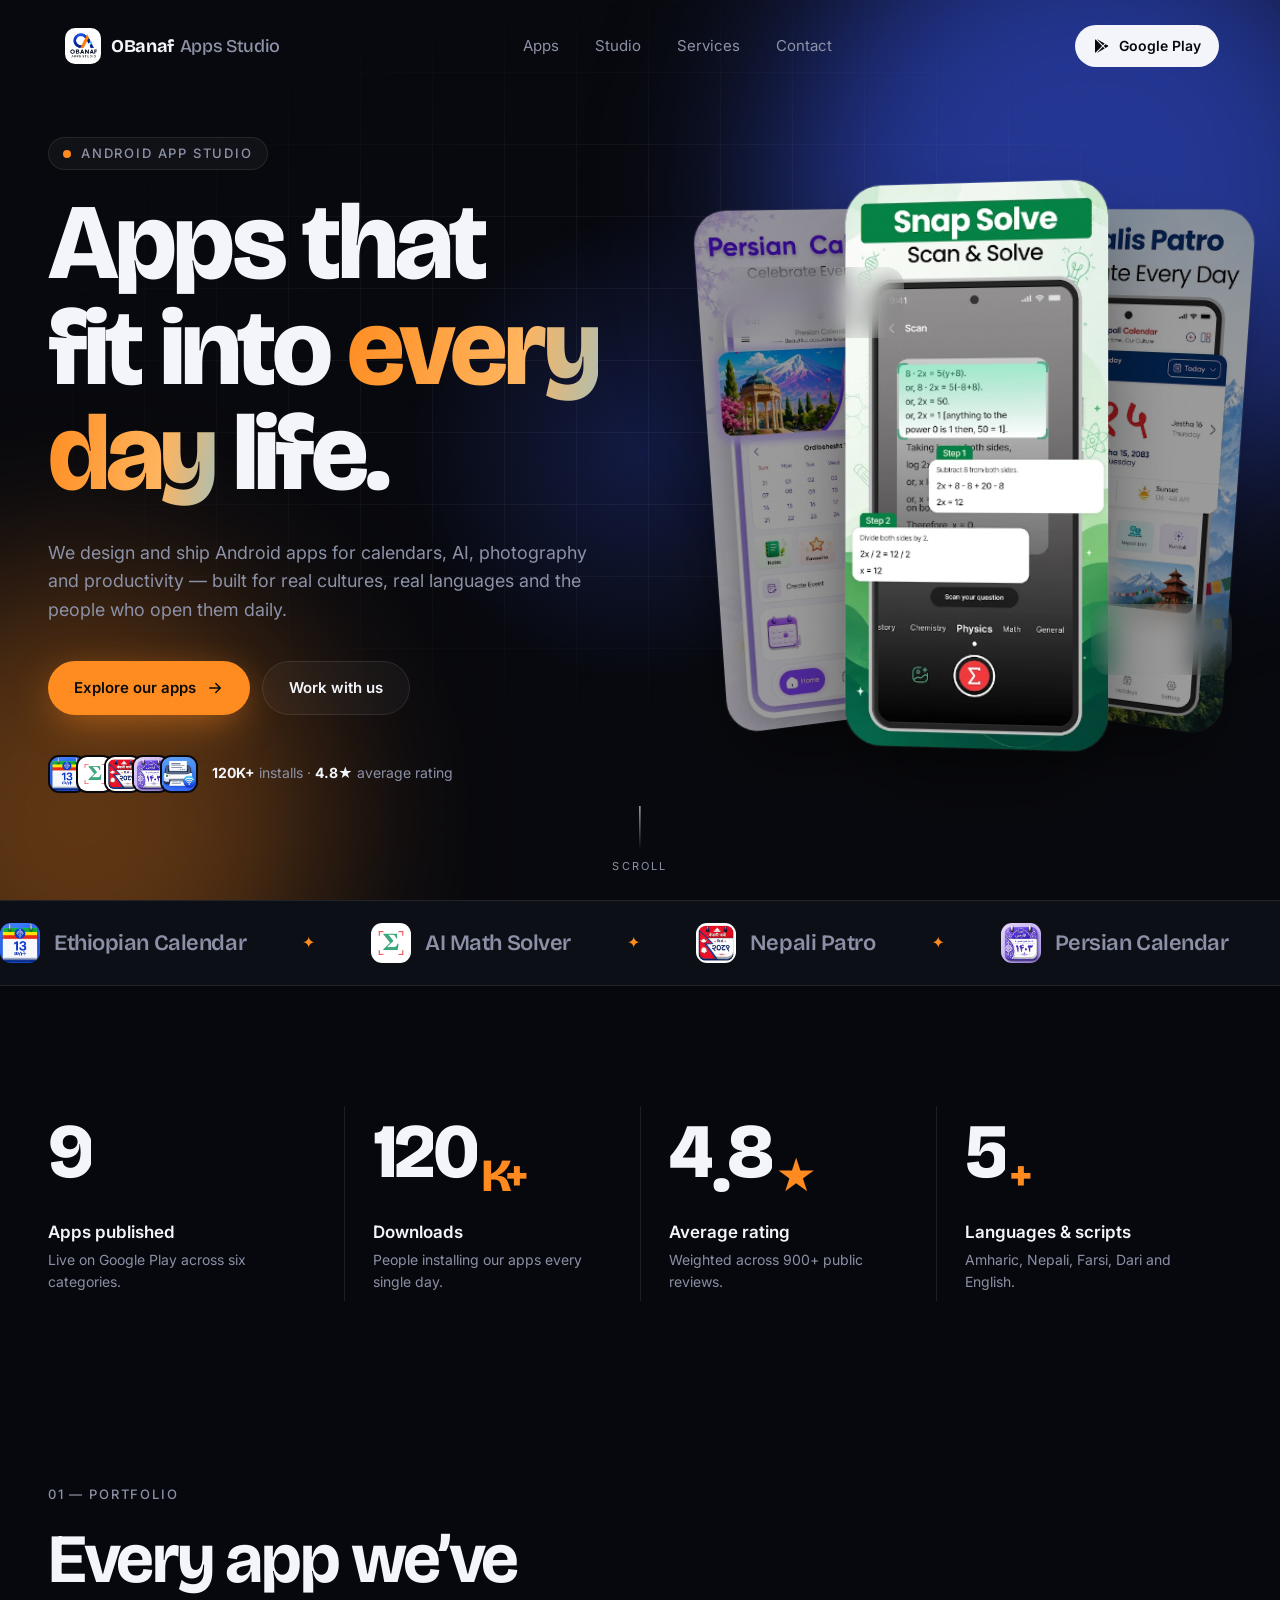
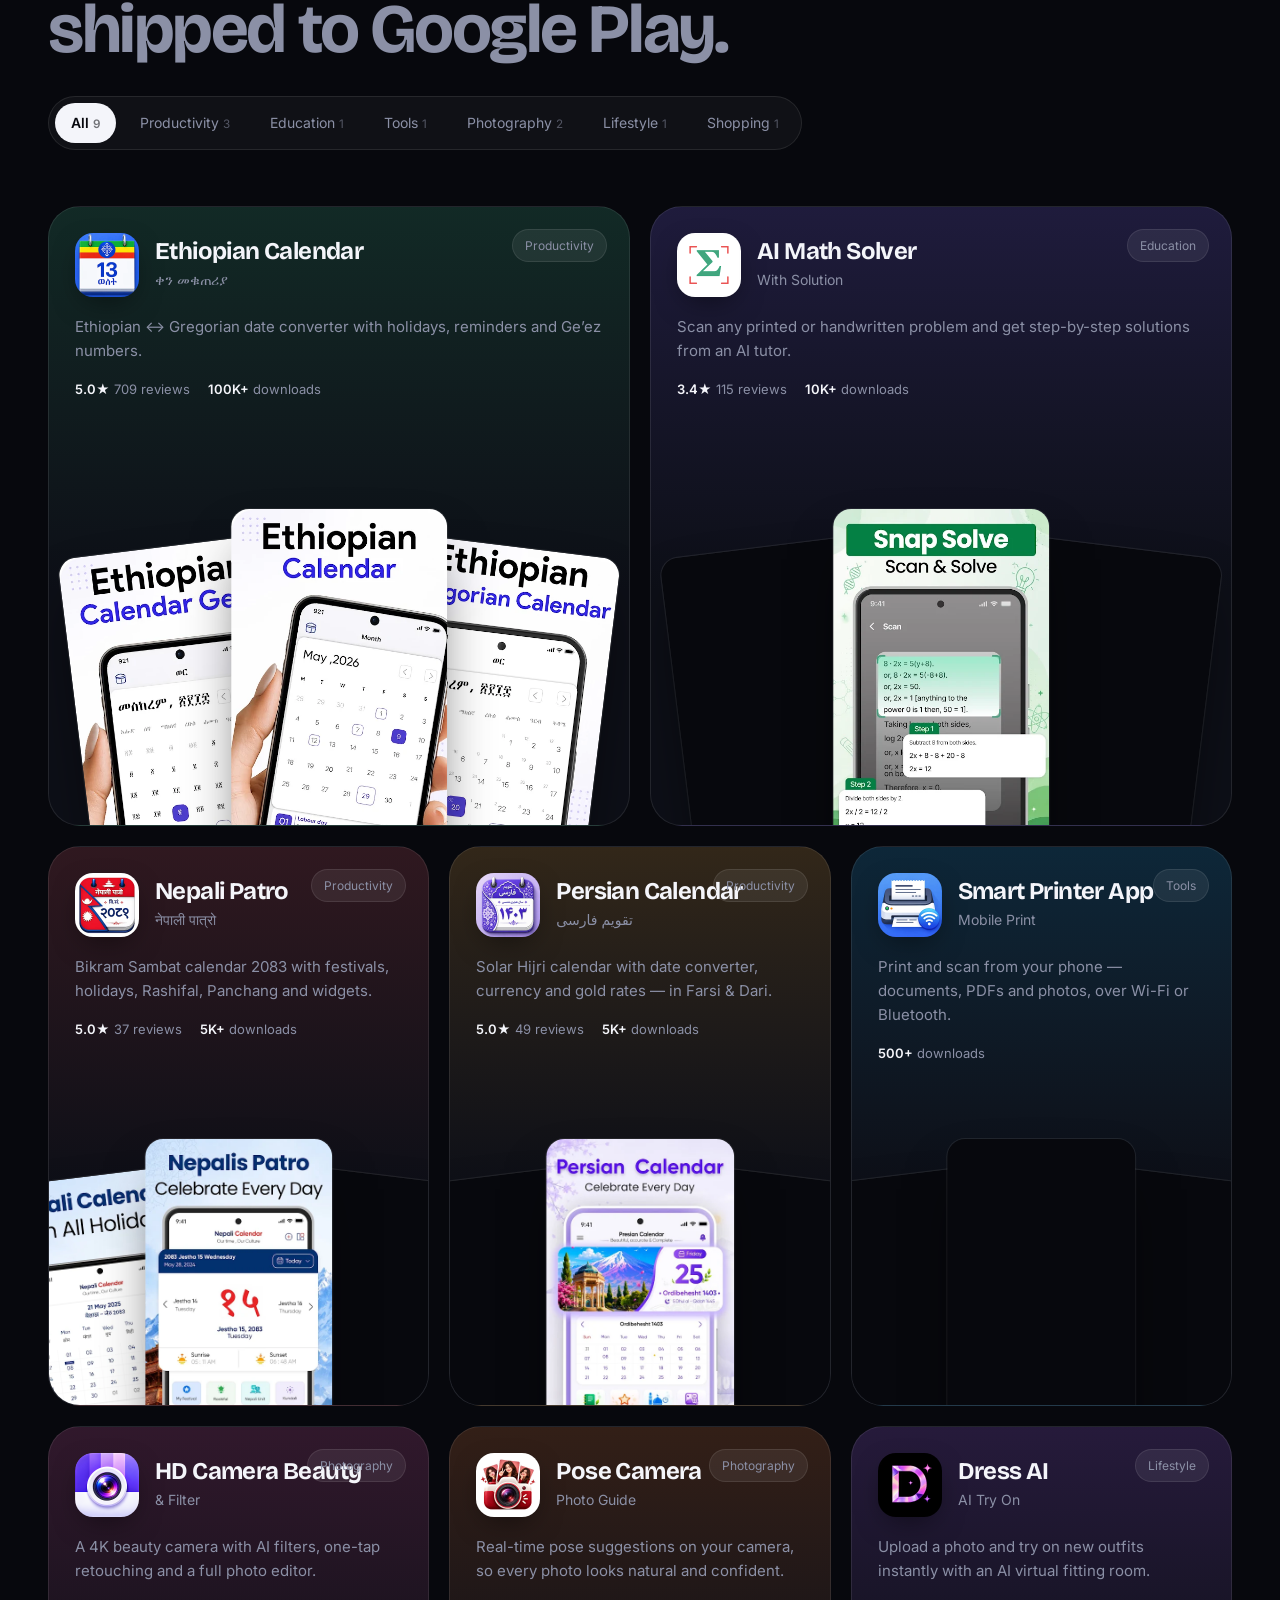
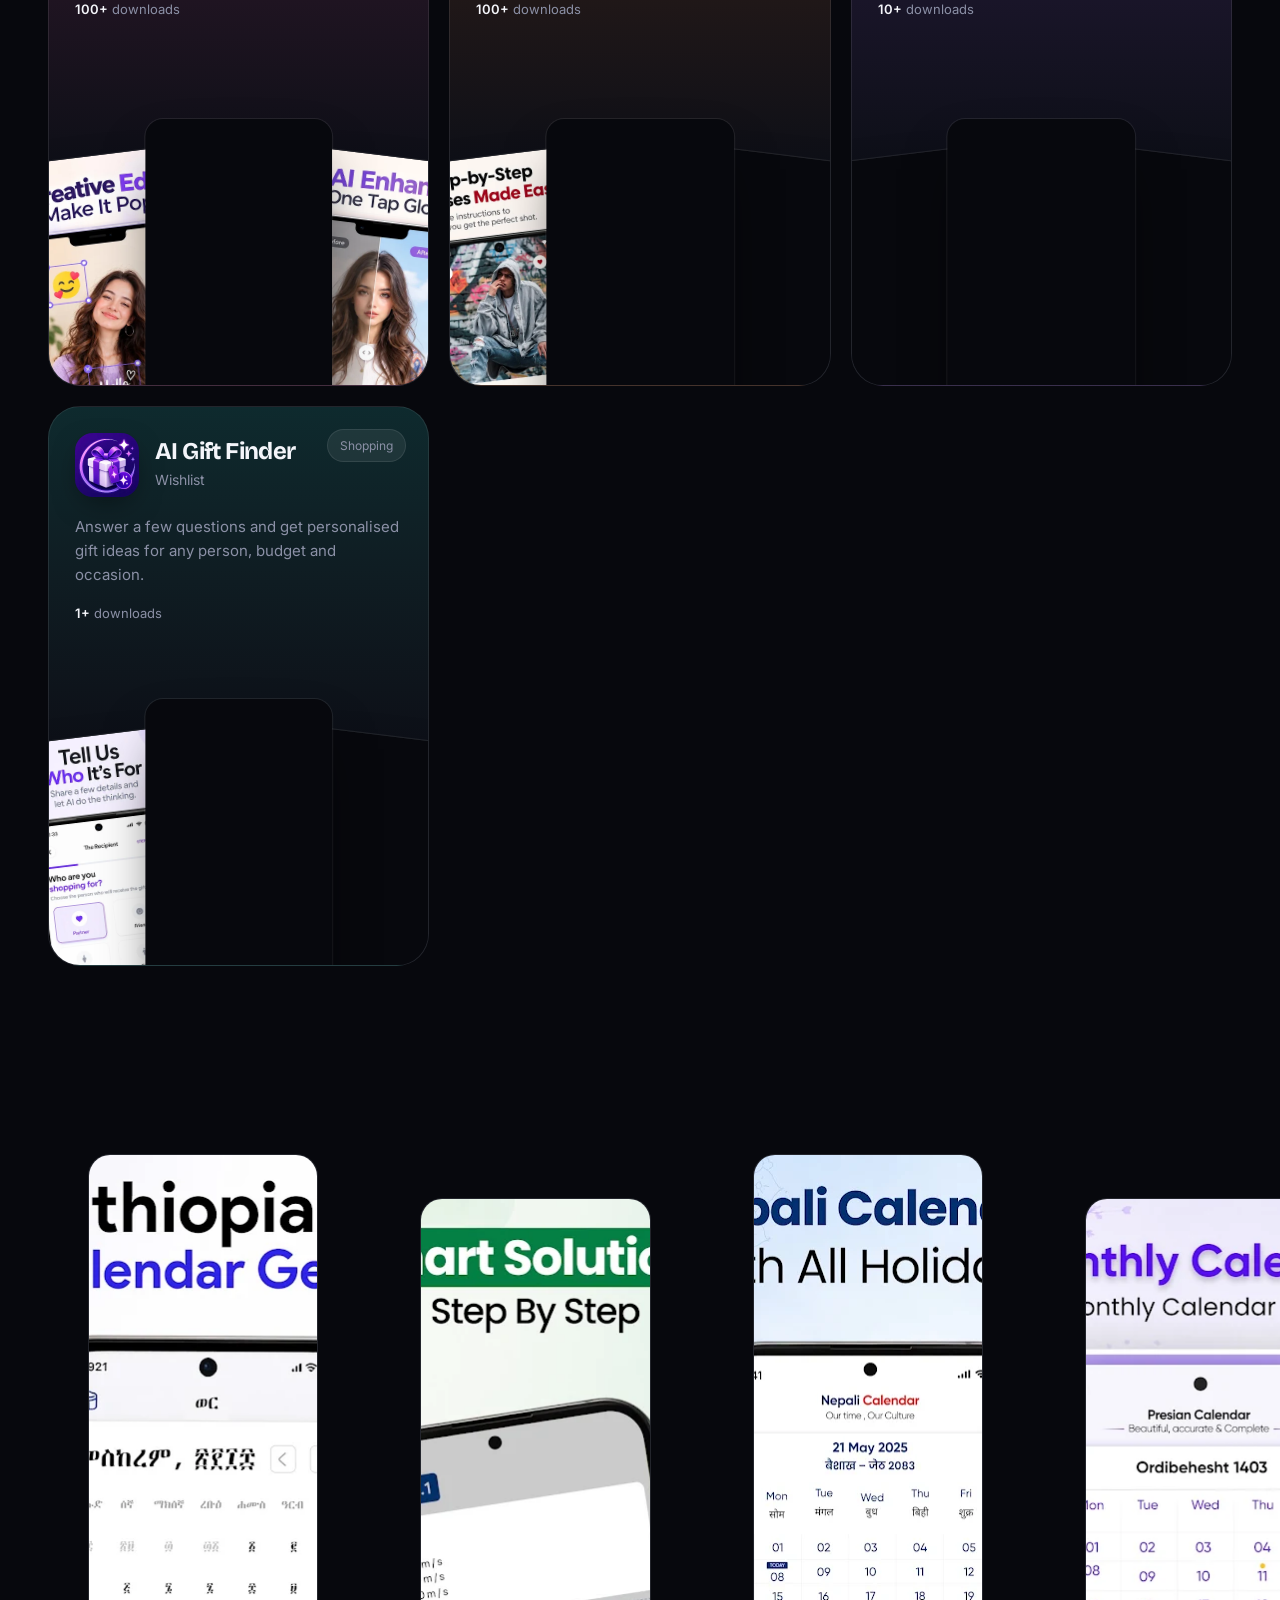
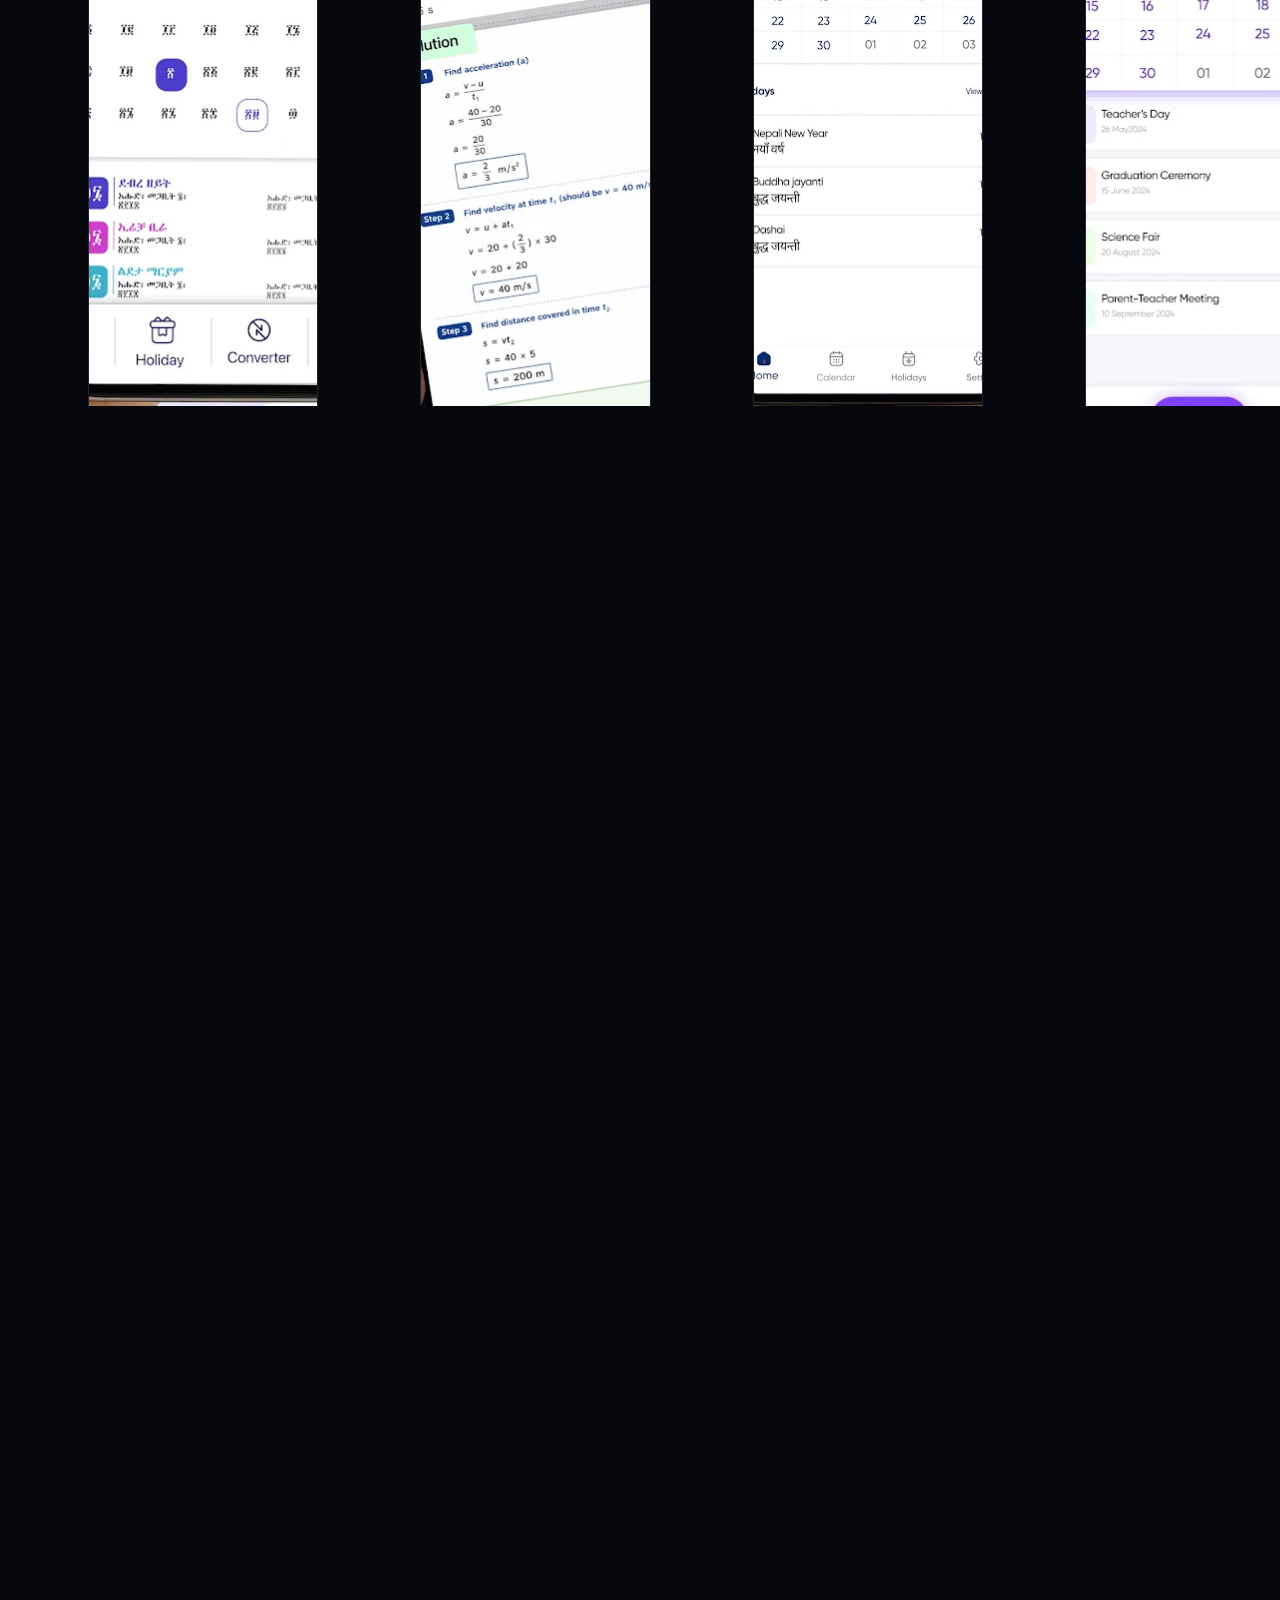
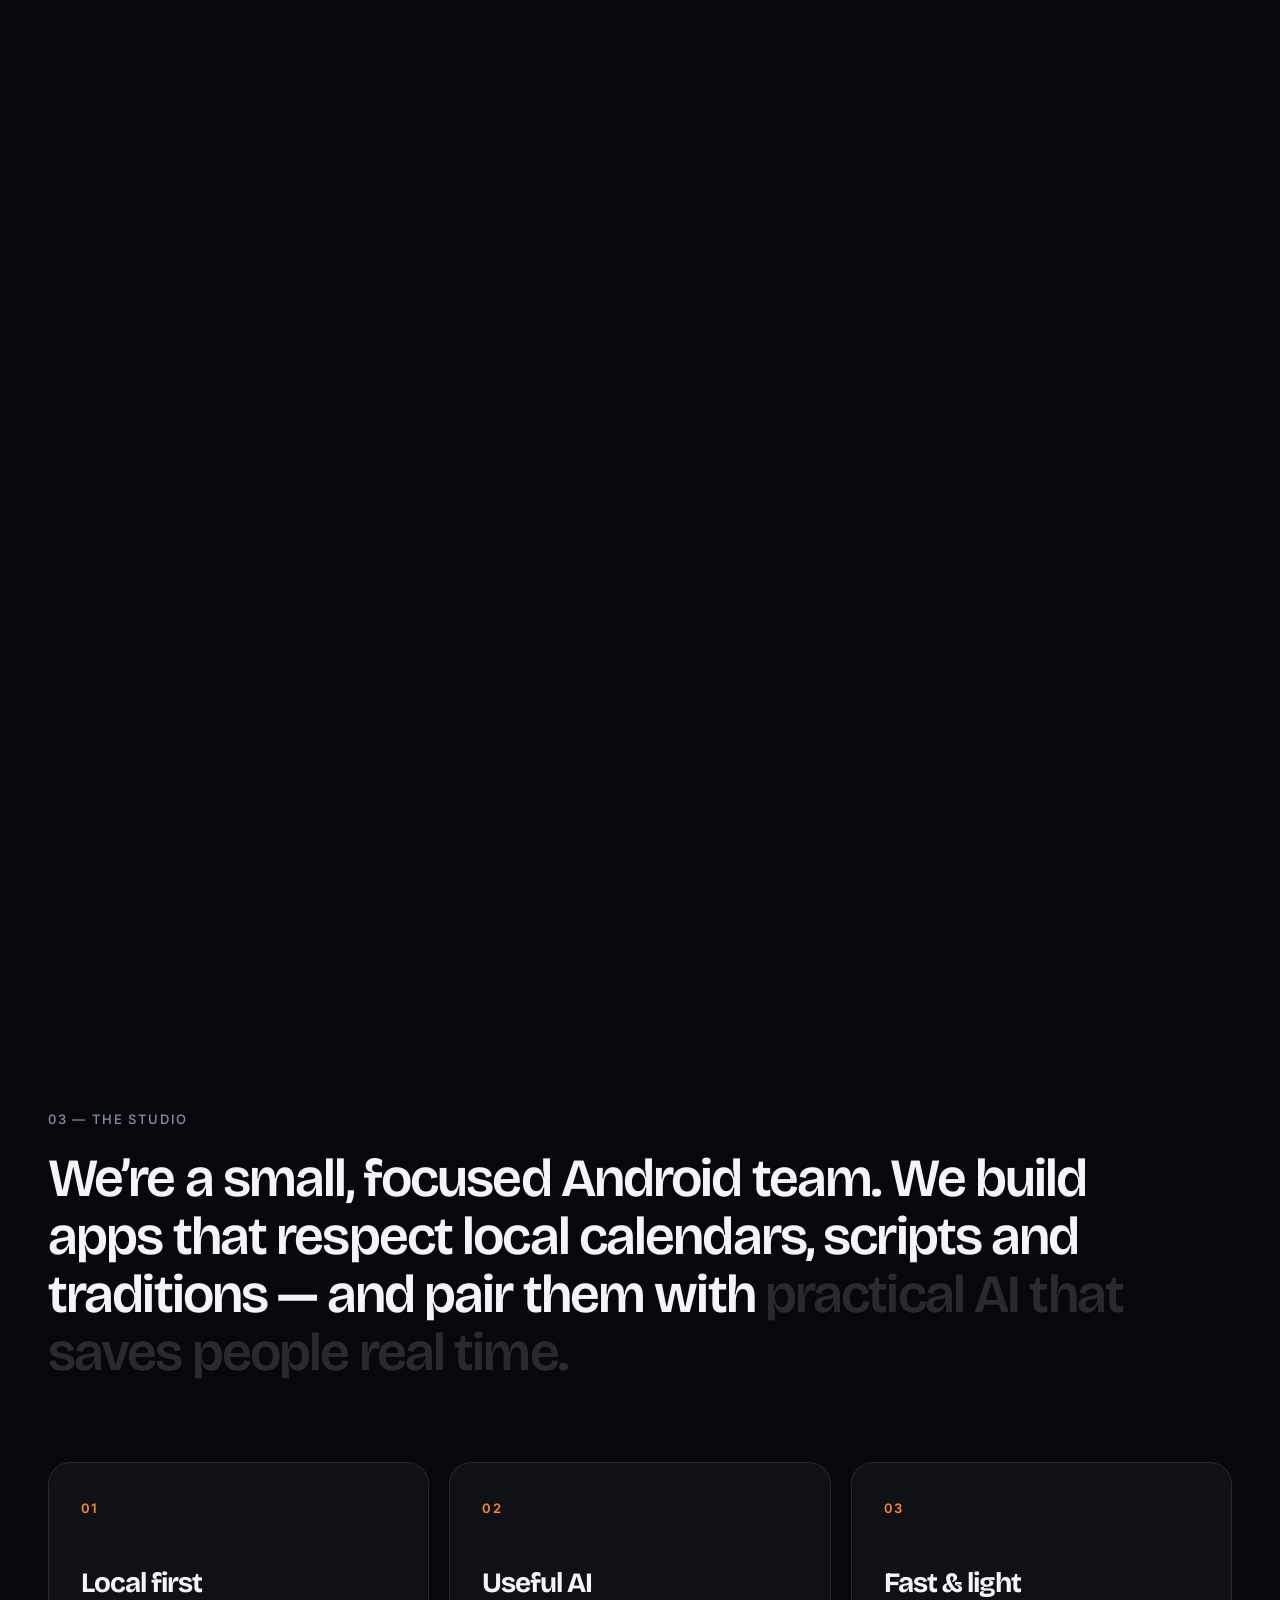
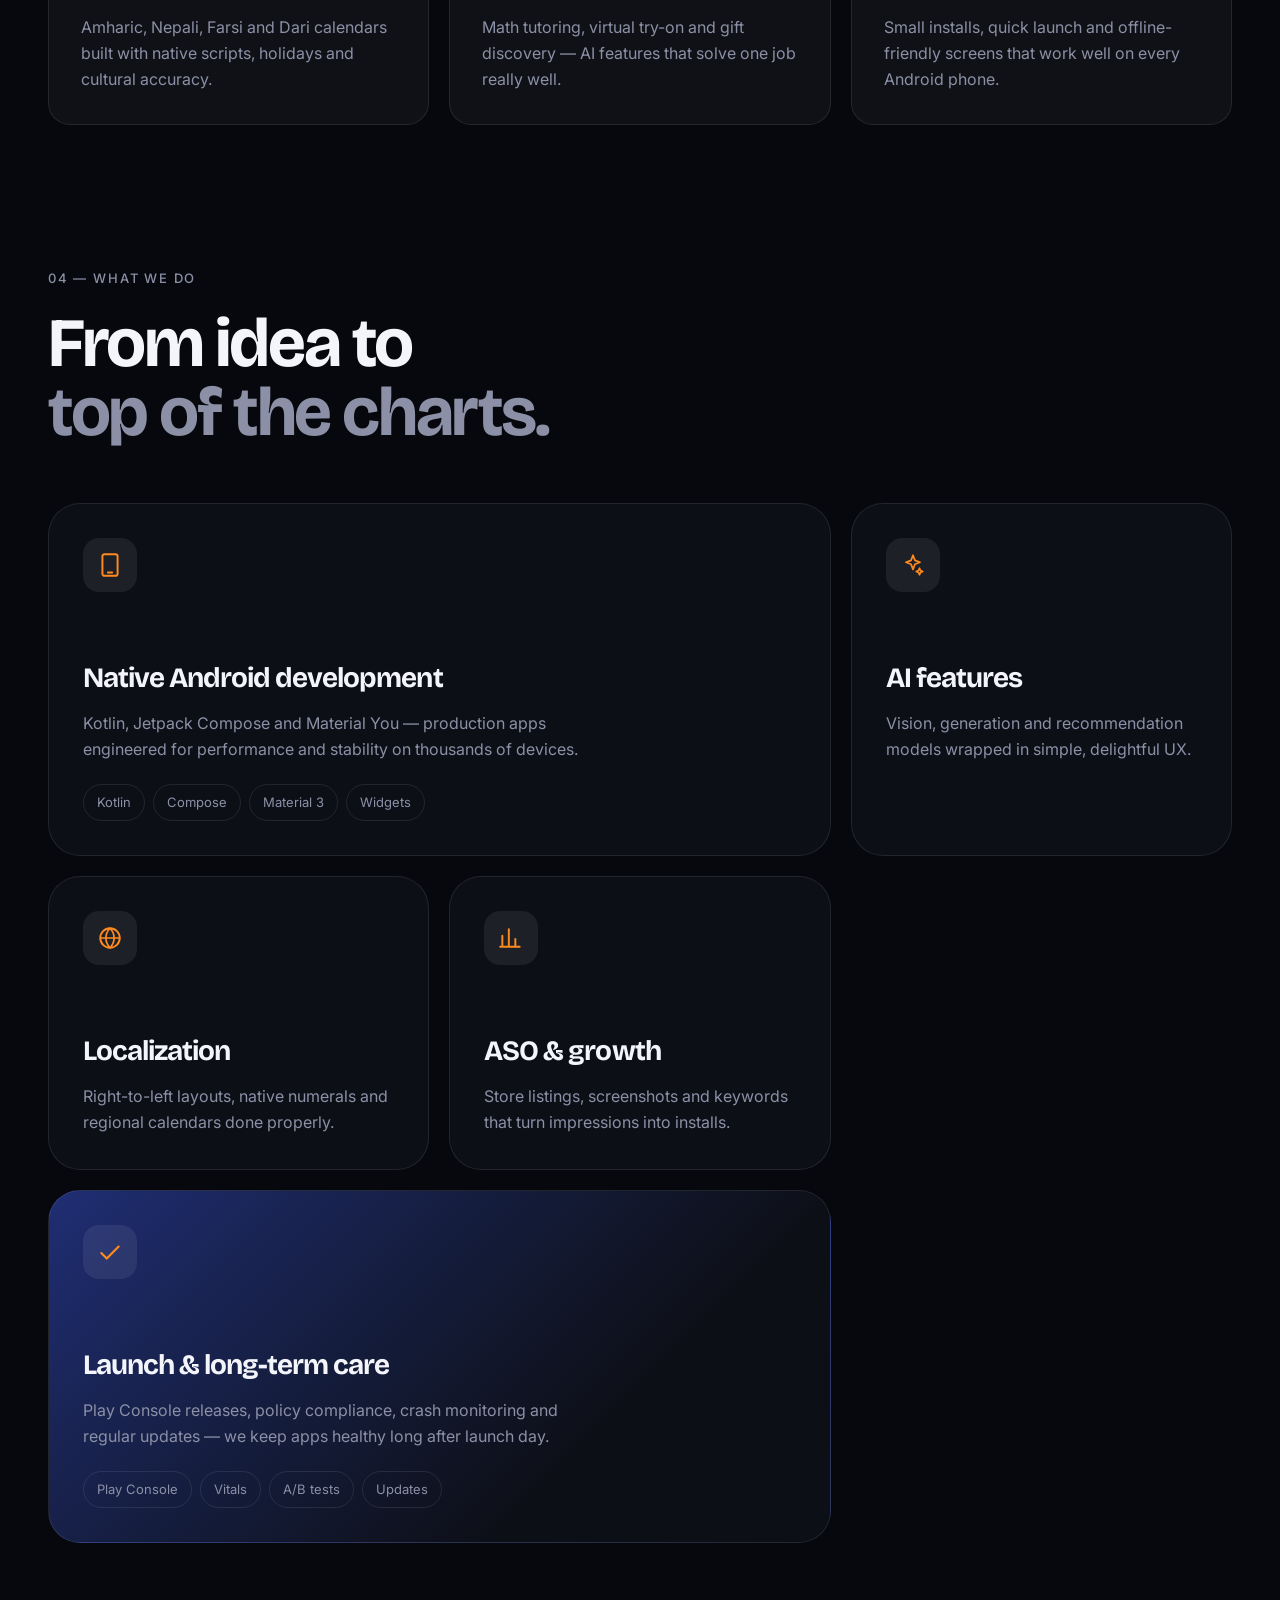
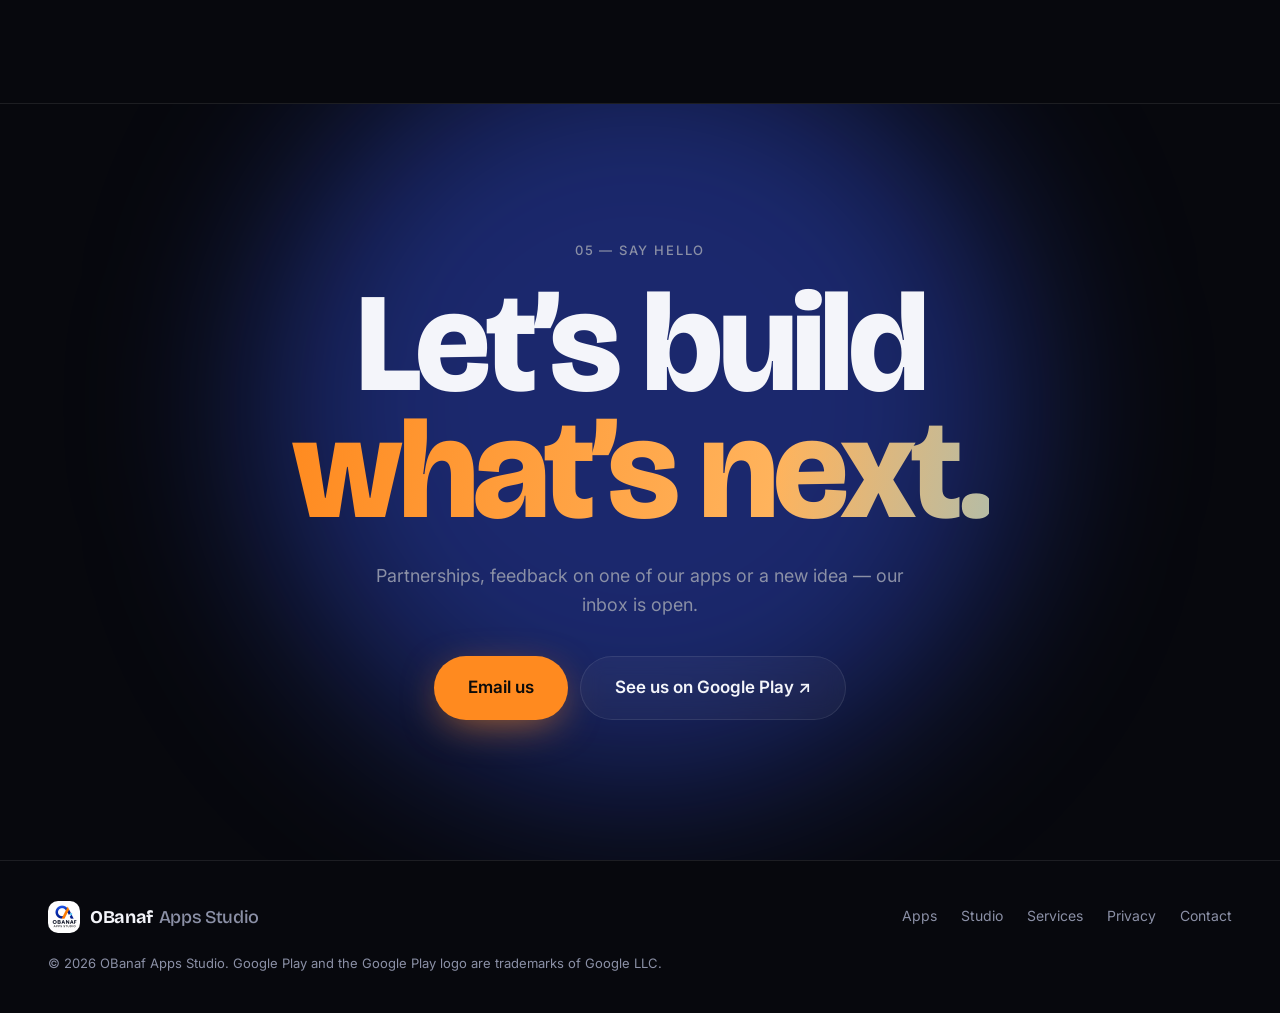
==== index.html @ 737c064e "OBanaf Apps Studio website Co-Authored-By: Claude Opus 5.5 <noreply@anthropic.com>" ====
<!doctype html>
<html lang="en">
<head>
  <meta charset="utf-8">
  <meta name="viewport" content="width=device-width, initial-scale=1, viewport-fit=cover">
  <title>OBanaf Apps Studio — Android apps people use every day</title>
  <meta name="description" content="OBanaf Apps Studio builds Android apps used by 120K+ people: Ethiopian, Nepali and Persian calendars, AI Math Solver, AI try-on, smart printing and camera apps.">
  <meta name="theme-color" content="#07080d">
  <link rel="icon" type="image/webp" href="assets/img/logo.webp">
  <link rel="apple-touch-icon" href="assets/img/logo.webp">
  <meta property="og:type" content="website">
  <meta property="og:title" content="OBanaf Apps Studio">
  <meta property="og:description" content="Android apps used by 120K+ people across calendars, AI, photography and productivity.">
  <meta property="og:image" content="assets/img/logo.webp">
  <meta name="twitter:card" content="summary_large_image">

  <link rel="preconnect" href="https://fonts.googleapis.com">
  <link rel="preconnect" href="https://fonts.gstatic.com" crossorigin>
  <link href="https://fonts.googleapis.com/css2?family=Bricolage+Grotesque:opsz,wght@12..96,500;12..96,700;12..96,800&family=Inter:wght@400;500;600&display=swap" rel="stylesheet">
  <link rel="stylesheet" href="assets/css/style.css">
  <link rel="preload" as="image" href="assets/img/apps/com.ethiopian.calender.converter/s1.webp">

  <script type="application/ld+json">
  {"@context":"https://schema.org","@type":"Organization","name":"OBanaf Apps Studio","logo":"assets/img/logo.webp","email":"info@pandezlabsltd.site","sameAs":["https://play.google.com/store/apps/dev?id=5410437552612865577"]}
  </script>
</head>
<body>
  <a class="skip" href="#apps">Skip to apps</a>
  <div class="grain" aria-hidden="true"></div>
  <div class="cursor-glow" aria-hidden="true"></div>

  <!-- NAV -->
  <header class="nav" id="nav">
    <a href="#top" class="brand" aria-label="OBanaf Apps Studio home">
      <img src="assets/img/logo.webp" alt="" width="36" height="36">
      <span>OBanaf<em>Apps Studio</em></span>
    </a>
    <nav class="nav-links" aria-label="Primary">
      <a href="#apps">Apps</a>
      <a href="#studio">Studio</a>
      <a href="#services">Services</a>
      <a href="#contact">Contact</a>
    </nav>
    <a class="btn btn-sm btn-light magnetic" data-play-dev target="_blank" rel="noopener">
      <svg viewBox="0 0 24 24" width="16" height="16" aria-hidden="true"><path fill="currentColor" d="M3.6 1.8 13.8 12 3.6 22.2a1.6 1.6 0 0 1-.6-1.3V3.1c0-.5.2-1 .6-1.3Zm11.3 11.3 2.6 2.6-11.9 6.8 9.3-9.4Zm3.9-3.9 3.2 1.8c.9.5.9 1.6 0 2.1l-3.2 1.8-2.8-2.9 2.8-2.8ZM5.6 1.5l11.9 6.8-2.6 2.6-9.3-9.4Z"/></svg>
      <span>Google Play</span>
    </a>
    <button class="burger" aria-label="Open menu" aria-expanded="false"><span></span><span></span></button>
  </header>

  <main id="top">
    <!-- HERO -->
    <section class="hero">
      <div class="orb orb-a" aria-hidden="true"></div>
      <div class="orb orb-b" aria-hidden="true"></div>
      <div class="hero-grid" aria-hidden="true"></div>

      <div class="hero-inner wrap">
        <div class="hero-copy">
          <p class="eyebrow reveal"><span class="dot"></span> Android app studio</p>
          <h1 class="display split" aria-label="Apps that fit into everyday life">
            <span class="line"><span>Apps that</span></span>
            <span class="line"><span>fit into <i class="grad">every</i></span></span>
            <span class="line"><span><i class="grad">day</i> life.</span></span>
          </h1>
          <p class="lead reveal">We design and ship Android apps for calendars, AI, photography and productivity — built for real cultures, real languages and the people who open them daily.</p>
          <div class="hero-cta reveal">
            <a href="#apps" class="btn btn-primary magnetic">Explore our apps
              <svg viewBox="0 0 24 24" width="18" height="18" aria-hidden="true"><path fill="none" stroke="currentColor" stroke-width="2" stroke-linecap="round" d="M5 12h14M13 6l6 6-6 6"/></svg>
            </a>
            <a href="#contact" class="btn btn-ghost magnetic">Work with us</a>
          </div>
          <div class="hero-proof reveal">
            <div class="avatars" id="heroIcons"></div>
            <p><strong>120K+</strong> installs · <strong>4.8★</strong> average rating</p>
          </div>
        </div>

        <div class="hero-visual" aria-hidden="true">
          <div class="phone-stack" id="phoneStack"></div>
          <div class="float-card fc-1"><span class="fc-ico">★</span><div><b>5.0</b><small>Ethiopian Calendar</small></div></div>
          <div class="float-card fc-2"><span class="fc-ico">↓</span><div><b>100K+</b><small>downloads</small></div></div>
        </div>
      </div>

      <a href="#apps" class="scroll-hint" aria-label="Scroll to apps"><span></span>Scroll</a>
    </section>

    <!-- MARQUEE -->
    <div class="marquee" aria-hidden="true">
      <div class="marquee-track" id="marquee"></div>
    </div>

    <!-- STATS -->
    <section class="stats wrap" id="stats" aria-label="Studio numbers"></section>

    <!-- APPS -->
    <section class="apps wrap" id="apps">
      <div class="section-head">
        <div>
          <p class="kicker reveal">01 — Portfolio</p>
          <h2 class="h2 reveal">Every app we’ve<br><span class="muted">shipped to Google Play.</span></h2>
        </div>
        <div class="filters reveal" role="tablist" aria-label="Filter apps by category" id="filters"></div>
      </div>
      <div class="app-grid" id="appGrid"></div>
      <noscript>
        <ul>
          <li><a href="https://play.google.com/store/apps/details?id=com.ethiopian.calender.converter">Ethiopian Calendar</a></li>
          <li><a href="https://play.google.com/store/apps/details?id=com.ob.aimathsolver.scan.solve">AI Math Solver</a></li>
          <li><a href="https://play.google.com/store/apps/details?id=com.nepalipatro.nepalicalendar">Nepali Patro</a></li>
          <li><a href="https://play.google.com/store/apps/details?id=com.persian.calendar">Persian Calendar</a></li>
          <li><a href="https://play.google.com/store/apps/details?id=com.ts.smart.printer.scanner.mobile.printshare">Smart Printer App</a></li>
          <li><a href="https://play.google.com/store/apps/details?id=com.hd.camera.photo.android">HD Camera Beauty</a></li>
          <li><a href="https://play.google.com/store/apps/details?id=com.ob.pose.camera.photo.guide">Pose Camera</a></li>
          <li><a href="https://play.google.com/store/apps/details?id=com.ob.dress.ai.tryon.fashion">Dress AI</a></li>
          <li><a href="https://play.google.com/store/apps/details?id=com.ob.aigiftfinder.wishlist">AI Gift Finder</a></li>
        </ul>
      </noscript>
    </section>

    <!-- SHOWCASE (pinned horizontal scroll) -->
    <section class="showcase" id="showcase" aria-label="Screenshot showcase">
      <div class="showcase-sticky">
        <div class="wrap showcase-head">
          <p class="kicker">02 — Inside the apps</p>
          <h2 class="h2">Crafted screens,<br><span class="muted">pixel by pixel.</span></h2>
        </div>
        <div class="showcase-track" id="showcaseTrack"></div>
        <div class="wrap showcase-progress"><span id="showcaseBar"></span></div>
      </div>
    </section>

    <!-- STUDIO -->
    <section class="studio wrap" id="studio">
      <p class="kicker reveal">03 — The studio</p>
      <p class="statement reveal-words">We’re a small, focused Android team. We build apps that respect local calendars, scripts and traditions — and pair them with practical AI that saves people real time.</p>
      <div class="pillars">
        <article class="pillar reveal"><span>01</span><h3>Local first</h3><p>Amharic, Nepali, Farsi and Dari calendars built with native scripts, holidays and cultural accuracy.</p></article>
        <article class="pillar reveal"><span>02</span><h3>Useful AI</h3><p>Math tutoring, virtual try-on and gift discovery — AI features that solve one job really well.</p></article>
        <article class="pillar reveal"><span>03</span><h3>Fast & light</h3><p>Small installs, quick launch and offline-friendly screens that work well on every Android phone.</p></article>
      </div>
    </section>

    <!-- SERVICES -->
    <section class="services wrap" id="services">
      <div class="section-head">
        <div>
          <p class="kicker reveal">04 — What we do</p>
          <h2 class="h2 reveal">From idea to<br><span class="muted">top of the charts.</span></h2>
        </div>
      </div>
      <div class="bento">
        <article class="tile t-wide reveal tilt">
          <div class="tile-ico"><svg viewBox="0 0 24 24" aria-hidden="true"><path d="M7 2h10a2 2 0 0 1 2 2v16a2 2 0 0 1-2 2H7a2 2 0 0 1-2-2V4a2 2 0 0 1 2-2Zm3 17h4" fill="none" stroke="currentColor" stroke-width="1.8" stroke-linecap="round"/></svg></div>
          <h3>Native Android development</h3>
          <p>Kotlin, Jetpack Compose and Material You — production apps engineered for performance and stability on thousands of devices.</p>
          <div class="chips"><span>Kotlin</span><span>Compose</span><span>Material 3</span><span>Widgets</span></div>
        </article>
        <article class="tile reveal tilt">
          <div class="tile-ico"><svg viewBox="0 0 24 24" aria-hidden="true"><path d="M12 3l1.8 4.7L18.5 9.5l-4.7 1.8L12 16l-1.8-4.7L5.5 9.5l4.7-1.8L12 3Zm6 12 .9 2.1L21 18l-2.1.9L18 21l-.9-2.1L15 18l2.1-.9L18 15Z" fill="none" stroke="currentColor" stroke-width="1.6" stroke-linejoin="round"/></svg></div>
          <h3>AI features</h3>
          <p>Vision, generation and recommendation models wrapped in simple, delightful UX.</p>
        </article>
        <article class="tile reveal tilt">
          <div class="tile-ico"><svg viewBox="0 0 24 24" aria-hidden="true"><circle cx="12" cy="12" r="9" fill="none" stroke="currentColor" stroke-width="1.8"/><path d="M3 12h18M12 3c2.5 2.6 3.8 5.6 3.8 9s-1.3 6.4-3.8 9c-2.5-2.6-3.8-5.6-3.8-9S9.5 5.6 12 3Z" fill="none" stroke="currentColor" stroke-width="1.6"/></svg></div>
          <h3>Localization</h3>
          <p>Right-to-left layouts, native numerals and regional calendars done properly.</p>
        </article>
        <article class="tile reveal tilt">
          <div class="tile-ico"><svg viewBox="0 0 24 24" aria-hidden="true"><path d="M4 20V10m6 10V4m6 16v-7m4 7H2" fill="none" stroke="currentColor" stroke-width="1.8" stroke-linecap="round"/></svg></div>
          <h3>ASO & growth</h3>
          <p>Store listings, screenshots and keywords that turn impressions into installs.</p>
        </article>
        <article class="tile t-wide t-accent reveal tilt">
          <div class="tile-ico"><svg viewBox="0 0 24 24" aria-hidden="true"><path d="M20 7 9 18l-5-5" fill="none" stroke="currentColor" stroke-width="2" stroke-linecap="round" stroke-linejoin="round"/></svg></div>
          <h3>Launch & long-term care</h3>
          <p>Play Console releases, policy compliance, crash monitoring and regular updates — we keep apps healthy long after launch day.</p>
          <div class="chips"><span>Play Console</span><span>Vitals</span><span>A/B tests</span><span>Updates</span></div>
        </article>
      </div>
    </section>

    <!-- CONTACT -->
    <section class="contact" id="contact">
      <div class="orb orb-c" aria-hidden="true"></div>
      <div class="wrap contact-inner">
        <p class="kicker reveal">05 — Say hello</p>
        <h2 class="mega reveal">Let’s build<br><i class="grad">what’s next.</i></h2>
        <p class="lead reveal">Partnerships, feedback on one of our apps or a new idea — our inbox is open.</p>
        <div class="hero-cta reveal">
          <a class="btn btn-primary btn-lg magnetic" data-email>Email us</a>
          <a class="btn btn-ghost btn-lg magnetic" data-play-dev target="_blank" rel="noopener">See us on Google Play ↗</a>
        </div>
      </div>
    </section>
  </main>

  <footer class="footer">
    <div class="wrap footer-inner">
      <div class="brand"><img src="assets/img/logo.webp" alt="" width="32" height="32" loading="lazy"><span>OBanaf<em>Apps Studio</em></span></div>
      <nav aria-label="Footer">
        <a href="#apps">Apps</a><a href="#studio">Studio</a><a href="#services">Services</a><a href="privacy.html">Privacy</a><a data-email>Contact</a>
      </nav>
      <p class="copy">© <span id="year"></span> OBanaf Apps Studio. Google Play and the Google Play logo are trademarks of Google LLC.</p>
    </div>
  </footer>

  <!-- APP DETAIL DIALOG -->
  <dialog class="sheet" id="sheet" aria-labelledby="sheetTitle">
    <div class="sheet-body" id="sheetBody"></div>
  </dialog>

  <script src="assets/js/data.js"></script>
  <script src="assets/js/main.js" defer></script>
</body>
</html>
---- assets/css/style.css ----
/* ==========================================================
   THEME TOKENS — change these to re-skin for another console
   ========================================================== */
:root {
  --bg: #07080d;
  --bg-2: #0d0f17;
  --surface: rgba(255, 255, 255, .04);
  --surface-2: rgba(255, 255, 255, .07);
  --line: rgba(255, 255, 255, .09);
  --text: #f4f5fa;
  --muted: #8b90a6;
  --accent: #ff8a1f;          /* brand orange */
  --accent-2: #3b5bff;        /* brand blue */
  --accent-3: #5cc8ff;        /* light blue */
  --grad: linear-gradient(100deg, var(--accent) 0%, #ffb35c 35%, var(--accent-3) 70%, var(--accent-2) 100%);
  --radius: 22px;
  --radius-lg: 32px;
  --ease: cubic-bezier(.2, .8, .2, 1);
  --font-display: "Bricolage Grotesque", system-ui, sans-serif;
  --font-body: "Inter", system-ui, -apple-system, Segoe UI, Roboto, sans-serif;
  --gutter: clamp(16px, 4vw, 48px);
}

/* ---------- base ---------- */
*, *::before, *::after { box-sizing: border-box; }
html { scroll-behavior: smooth; -webkit-text-size-adjust: 100%; }
body {
  margin: 0; background: var(--bg); color: var(--text);
  font: 400 16px/1.6 var(--font-body);
  -webkit-font-smoothing: antialiased; overflow-x: hidden;
}
img { display: block; max-width: 100%; }
a { color: inherit; text-decoration: none; }
button { font: inherit; color: inherit; background: none; border: 0; cursor: pointer; }
::selection { background: var(--accent); color: #000; }
:focus-visible { outline: 2px solid var(--accent); outline-offset: 3px; border-radius: 8px; }
.wrap { width: 100%; max-width: 1280px; margin: 0 auto; padding: 0 var(--gutter); }
.skip { position: fixed; left: 16px; top: -60px; z-index: 100; background: var(--text); color: var(--bg); padding: 10px 16px; border-radius: 10px; }
.skip:focus { top: 16px; }
.muted { color: var(--muted); }
.grad { font-style: normal; background: var(--grad); -webkit-background-clip: text; background-clip: text; color: transparent; background-size: 200% 100%; animation: shine 8s linear infinite; }
@keyframes shine { to { background-position: -200% 0; } }

.grain {
  position: fixed; inset: 0; z-index: 90; pointer-events: none; opacity: .06; mix-blend-mode: overlay;
  background-image: url("data:image/svg+xml,%3Csvg xmlns='http://www.w3.org/2000/svg' width='160' height='160'%3E%3Cfilter id='n'%3E%3CfeTurbulence type='fractalNoise' baseFrequency='.9' numOctaves='3' stitchTiles='stitch'/%3E%3C/filter%3E%3Crect width='100%25' height='100%25' filter='url(%23n)'/%3E%3C/svg%3E");
}
.cursor-glow {
  position: fixed; left: 0; top: 0; width: 520px; height: 520px; margin: -260px 0 0 -260px; border-radius: 50%;
  pointer-events: none; z-index: 0; opacity: 0; transition: opacity .4s;
  background: radial-gradient(circle, color-mix(in srgb, var(--accent-2) 22%, transparent), transparent 65%);
  will-change: transform;
}
body.has-pointer .cursor-glow { opacity: 1; }

/* ---------- type ---------- */
.display, .h2, .mega, .statement, h3 { font-family: var(--font-display); letter-spacing: -.035em; margin: 0; }
.display { font-weight: 800; font-size: clamp(48px, 8.4vw, 124px); line-height: .92; }
.h2 { font-weight: 700; font-size: clamp(36px, 5.4vw, 76px); line-height: 1; }
.mega { font-weight: 800; font-size: clamp(56px, 11vw, 176px); line-height: .9; }
.lead { color: var(--muted); font-size: clamp(16px, 1.4vw, 19px); max-width: 560px; margin: 28px 0 0; }
.eyebrow, .kicker {
  display: inline-flex; align-items: center; gap: 10px; margin: 0 0 24px;
  font: 500 13px/1 var(--font-body); letter-spacing: .14em; text-transform: uppercase; color: var(--muted);
}
.eyebrow { padding: 9px 14px; border: 1px solid var(--line); border-radius: 99px; background: var(--surface); backdrop-filter: blur(8px); }
.dot { width: 8px; height: 8px; border-radius: 50%; background: var(--accent); box-shadow: 0 0 0 0 var(--accent); animation: ping 2s infinite; }
@keyframes ping { 70% { box-shadow: 0 0 0 10px transparent; } 100% { box-shadow: 0 0 0 0 transparent; } }

/* ---------- buttons ---------- */
.btn {
  position: relative; display: inline-flex; align-items: center; gap: 10px; height: 54px; padding: 0 26px;
  border-radius: 99px; font-weight: 600; font-size: 15px; white-space: nowrap; cursor: pointer;
  transition: background .3s var(--ease), color .3s, border-color .3s, transform .4s var(--ease);
}
.btn-sm { height: 42px; padding: 0 18px; font-size: 14px; }
.btn-lg { height: 64px; padding: 0 34px; font-size: 17px; }
.btn-primary { background: var(--accent); color: #0b0b0b; box-shadow: 0 10px 40px -10px color-mix(in srgb, var(--accent) 70%, transparent); }
.btn-primary:hover { background: #fff; }
.btn-primary svg { transition: transform .3s var(--ease); }
.btn-primary:hover svg { transform: translateX(4px); }
.btn-ghost { border: 1px solid var(--line); background: var(--surface); backdrop-filter: blur(10px); }
.btn-ghost:hover { border-color: var(--text); }
.btn-light { background: var(--text); color: var(--bg); }
.btn-light:hover { background: var(--accent); }

/* ---------- nav ---------- */
.nav {
  position: fixed; top: 14px; left: 50%; z-index: 50; transform: translateX(-50%);
  width: min(1180px, calc(100% - 24px)); height: 64px; padding: 0 10px 0 14px;
  display: flex; align-items: center; justify-content: space-between; gap: 16px;
  border: 1px solid transparent; border-radius: 99px;
  transition: background .4s, border-color .4s, transform .5s var(--ease);
}
.nav.scrolled { background: rgba(10, 11, 18, .72); border-color: var(--line); backdrop-filter: blur(18px) saturate(1.4); -webkit-backdrop-filter: blur(18px) saturate(1.4); }
.nav.hide { transform: translate(-50%, -120%); }
.brand { display: flex; align-items: center; gap: 10px; font: 700 18px/1 var(--font-display); letter-spacing: -.02em; }
.brand img { border-radius: 10px; background: #fff; }
.brand em { font-style: normal; font-weight: 500; color: var(--muted); margin-left: 6px; }
.nav-links { display: flex; gap: 4px; }
.nav-links a { padding: 10px 16px; border-radius: 99px; color: var(--muted); font-size: 15px; transition: color .25s, background .25s; }
.nav-links a:hover, .nav-links a.active { color: var(--text); background: var(--surface-2); }
.burger { display: none; width: 44px; height: 44px; border-radius: 50%; background: var(--surface-2); position: relative; }
.burger span { position: absolute; left: 13px; right: 13px; height: 2px; background: var(--text); border-radius: 2px; transition: transform .3s var(--ease), top .3s; }
.burger span:first-child { top: 17px; } .burger span:last-child { top: 25px; }
.nav.open .burger span:first-child { top: 21px; transform: rotate(45deg); }
.nav.open .burger span:last-child { top: 21px; transform: rotate(-45deg); }

/* ---------- hero ---------- */
.hero { position: relative; min-height: 100svh; display: flex; align-items: center; padding: 120px 0 90px; overflow: hidden; isolation: isolate; }
.hero-inner { position: relative; display: grid; grid-template-columns: 1.1fr .9fr; gap: 40px; align-items: center; }
.orb { position: absolute; border-radius: 50%; filter: blur(90px); z-index: -1; pointer-events: none; }
.orb-a { width: 620px; height: 620px; right: -120px; top: -120px; background: color-mix(in srgb, var(--accent-2) 55%, transparent); animation: drift 18s ease-in-out infinite alternate; }
.orb-b { width: 480px; height: 480px; left: -160px; bottom: -160px; background: color-mix(in srgb, var(--accent) 35%, transparent); animation: drift 22s ease-in-out infinite alternate-reverse; }
@keyframes drift { to { transform: translate(-80px, 80px) scale(1.15); } }
.hero-grid {
  position: absolute; inset: 0; z-index: -1; opacity: .5;
  background-image: linear-gradient(var(--line) 1px, transparent 1px), linear-gradient(90deg, var(--line) 1px, transparent 1px);
  background-size: 72px 72px;
  mask-image: radial-gradient(ellipse 70% 60% at 50% 40%, #000 30%, transparent 75%);
  -webkit-mask-image: radial-gradient(ellipse 70% 60% at 50% 40%, #000 30%, transparent 75%);
}
.split .line { display: block; overflow: hidden; padding-bottom: .06em; }
.split .line > span { display: inline-block; transform: translateY(110%); transition: transform 1.1s var(--ease); }
.split.in .line > span { transform: none; }
.split .line:nth-child(2) > span { transition-delay: .08s; }
.split .line:nth-child(3) > span { transition-delay: .16s; }
.hero-cta { display: flex; flex-wrap: wrap; gap: 12px; margin-top: 36px; }
.hero-proof { display: flex; align-items: center; gap: 14px; margin-top: 40px; color: var(--muted); font-size: 14px; }
.hero-proof p { margin: 0; } .hero-proof strong { color: var(--text); }
.avatars { display: flex; }
.avatars img { width: 38px; height: 38px; border-radius: 11px; border: 2px solid var(--bg); margin-left: -10px; background: var(--bg-2); }
.avatars img:first-child { margin-left: 0; }

.hero-visual { position: relative; height: 620px; perspective: 1400px; }
.phone-stack { position: absolute; inset: 0; transform-style: preserve-3d; }
.phone {
  position: absolute; top: 50%; left: 50%; width: 250px; aspect-ratio: 422 / 900; margin: -266px 0 0 -125px;
  border-radius: 34px; overflow: hidden; background: var(--bg-2);
  box-shadow: 0 40px 80px -20px rgba(0, 0, 0, .7), 0 0 0 1px rgba(255, 255, 255, .1), inset 0 0 0 1px rgba(255,255,255,.06);
  transition: transform 1.1s var(--ease), opacity .8s, filter .8s;
}
.phone img { width: 100%; height: 100%; object-fit: cover; }
.phone[data-pos="0"] { transform: translateX(0) translateZ(80px) rotateY(-8deg); z-index: 3; }
.phone[data-pos="1"] { transform: translateX(150px) translateZ(-60px) rotateY(-22deg) rotateZ(4deg); z-index: 2; filter: brightness(.6); }
.phone[data-pos="2"] { transform: translateX(-150px) translateZ(-60px) rotateY(18deg) rotateZ(-4deg); z-index: 2; filter: brightness(.6); }
.phone[data-pos="3"] { transform: translateX(0) translateZ(-260px); opacity: 0; z-index: 1; }
.float-card {
  position: absolute; z-index: 5; display: flex; align-items: center; gap: 12px; padding: 12px 16px 12px 12px;
  border-radius: 18px; background: rgba(16, 18, 28, .72); border: 1px solid var(--line); backdrop-filter: blur(14px);
  box-shadow: 0 20px 50px -20px rgba(0,0,0,.8); animation: bob 6s ease-in-out infinite;
}
.float-card b { display: block; font: 700 18px/1.1 var(--font-display); }
.float-card small { color: var(--muted); font-size: 12px; }
.fc-ico { width: 38px; height: 38px; border-radius: 12px; display: grid; place-items: center; background: var(--accent); color: #000; font-weight: 700; }
.fc-1 { left: 0; top: 18%; } .fc-2 { right: 0; bottom: 16%; animation-delay: -3s; }
.fc-2 .fc-ico { background: var(--accent-3); }
@keyframes bob { 50% { transform: translateY(-14px); } }
.scroll-hint { position: absolute; left: 50%; bottom: 24px; transform: translateX(-50%); display: flex; flex-direction: column; align-items: center; gap: 8px; font-size: 11px; letter-spacing: .2em; text-transform: uppercase; color: var(--muted); }
.scroll-hint span { width: 1px; height: 44px; background: linear-gradient(var(--text), transparent); animation: drip 2s var(--ease) infinite; transform-origin: top; }
@keyframes drip { 0% { transform: scaleY(0); } 50% { transform: scaleY(1); } 100% { transform: scaleY(1); opacity: 0; } }

/* ---------- marquee ---------- */
.marquee { border-block: 1px solid var(--line); padding: 22px 0; overflow: hidden; background: var(--bg-2); }
.marquee-track { display: flex; width: max-content; gap: 56px; animation: scroll-x 40s linear infinite; }
.marquee:hover .marquee-track { animation-play-state: paused; }
.mq-item { display: flex; align-items: center; gap: 14px; font: 600 22px/1 var(--font-display); letter-spacing: -.02em; white-space: nowrap; color: var(--muted); }
.mq-item img { width: 40px; height: 40px; border-radius: 11px; }
.mq-item::after { content: "✦"; margin-left: 42px; color: var(--accent); font-size: 16px; }
@keyframes scroll-x { to { transform: translateX(-50%); } }

/* ---------- stats ---------- */
.stats { display: grid; grid-template-columns: repeat(4, 1fr); padding-top: 120px; padding-bottom: 40px; }
.stat { padding: 8px 28px 8px 0; }
.stat + .stat { padding-left: 28px; border-left: 1px solid var(--line); }
.stat-num { display: flex; align-items: baseline; font: 800 clamp(48px, 6vw, 88px)/1 var(--font-display); letter-spacing: -.05em; }
.stat-num .suffix { color: var(--accent); font-size: .6em; margin-left: 4px; }
.digit { display: inline-block; height: 1em; overflow: hidden; line-height: 1; text-align: center; transition: width 1.2s var(--ease); }
.digit > span { width: 100%; display: flex; flex-direction: column; transition: transform 1.8s var(--ease); }
.digit > span > span { height: 1em; display: flex; justify-content: center; }
.stat h3 { font: 600 17px/1.3 var(--font-body); letter-spacing: 0; margin: 16px 0 6px; }
.stat p { color: var(--muted); font-size: 14px; margin: 0; max-width: 240px; }

/* ---------- section heads ---------- */
section { position: relative; }
.apps, .services { padding-top: 140px; }
.section-head { display: flex; justify-content: space-between; align-items: flex-end; gap: 32px; flex-wrap: wrap; margin-bottom: 56px; }

/* ---------- filters ---------- */
.filters { display: flex; flex-wrap: wrap; gap: 8px; padding: 6px; border: 1px solid var(--line); border-radius: 99px; background: var(--surface); }
.filters button { position: relative; height: 40px; padding: 0 16px; border-radius: 99px; font-size: 14px; color: var(--muted); transition: color .3s; }
.filters button:hover { color: var(--text); }
.filters button[aria-selected="true"] { background: var(--text); color: var(--bg); font-weight: 600; }
.filters button small { opacity: .55; margin-left: 4px; }

/* ---------- app cards ---------- */
.app-grid { display: grid; grid-template-columns: repeat(12, 1fr); gap: 20px; }
.card {
  --hue: var(--accent);
  position: relative; grid-column: span 4; display: flex; flex-direction: column; min-height: 560px;
  border-radius: var(--radius-lg); border: 1px solid var(--line); overflow: hidden; cursor: pointer;
  background: linear-gradient(180deg, color-mix(in srgb, var(--hue) 16%, var(--bg-2)) 0%, var(--bg-2) 62%);
  transition: border-color .4s, transform .6s var(--ease), opacity .5s, box-shadow .6s;
  isolation: isolate;
}
.card.big { grid-column: span 6; min-height: 620px; }
.card::before {
  content: ""; position: absolute; inset: 0; z-index: -1; opacity: 0; transition: opacity .5s;
  background: radial-gradient(500px circle at var(--mx, 50%) var(--my, 0%), color-mix(in srgb, var(--hue) 30%, transparent), transparent 60%);
}
.card:hover { border-color: color-mix(in srgb, var(--hue) 55%, transparent); box-shadow: 0 40px 80px -40px color-mix(in srgb, var(--hue) 60%, transparent); }
.card:hover::before { opacity: 1; }
.card.is-hidden { display: none; }
.card-top { display: flex; gap: 16px; align-items: center; padding: 26px 26px 0; }
.card-icon { width: 64px; height: 64px; border-radius: 18px; flex: none; box-shadow: 0 10px 30px -10px rgba(0,0,0,.6); }
.card-title { font: 700 24px/1.1 var(--font-display); letter-spacing: -.025em; margin: 0; }
.card-sub { color: var(--muted); font-size: 14px; margin-top: 4px; }
.card-tag { position: absolute; top: 22px; right: 22px; font-size: 12px; padding: 6px 12px; border-radius: 99px; background: var(--surface-2); border: 1px solid var(--line); color: var(--muted); }
.card-desc { color: var(--muted); font-size: 15px; padding: 18px 26px 0; margin: 0; }
.card-meta { display: flex; gap: 18px; padding: 16px 26px 0; font-size: 13px; color: var(--muted); }
.card-meta b { color: var(--text); font-weight: 600; }
.card-shots { position: relative; flex: none; height: 300px; margin-top: auto; overflow: hidden; }
.card.big .card-shots { height: 350px; }
.card-shots img {
  position: absolute; top: 34px; left: 50%; height: 400px; width: auto; aspect-ratio: 422 / 900; object-fit: cover; border-radius: 18px;
  box-shadow: 0 30px 60px -20px rgba(0,0,0,.8), 0 0 0 1px rgba(255,255,255,.08); background: var(--bg);
  transition: transform .8s var(--ease);
}
.card.big .card-shots img { height: 460px; }
.card-shots img:nth-child(1) { transform: translateX(-50%) translateY(0); z-index: 3; }
.card-shots img:nth-child(2) { transform: translateX(-118%) translateY(36px) rotate(-7deg); z-index: 2; }
.card-shots img:nth-child(3) { transform: translateX(18%) translateY(36px) rotate(7deg); z-index: 2; }
.card:hover .card-shots img:nth-child(1) { transform: translateX(-50%) translateY(-22px) scale(1.03); }
.card:hover .card-shots img:nth-child(2) { transform: translateX(-138%) translateY(14px) rotate(-10deg); }
.card:hover .card-shots img:nth-child(3) { transform: translateX(38%) translateY(14px) rotate(10deg); }
.card-cta {
  position: absolute; left: 50%; bottom: 22px; z-index: 5; transform: translate(-50%, 20px); opacity: 0;
  display: inline-flex; align-items: center; gap: 8px; height: 46px; padding: 0 20px; border-radius: 99px;
  background: rgba(255,255,255,.92); color: #000; font-weight: 600; font-size: 14px; transition: transform .5s var(--ease), opacity .4s;
  backdrop-filter: blur(8px);
}
.card:hover .card-cta, .card:focus-visible .card-cta { transform: translate(-50%, 0); opacity: 1; }

/* ---------- showcase ---------- */
.showcase { height: 340vh; margin-top: 140px; }
.showcase-sticky { position: sticky; top: 0; height: 100svh; overflow: hidden; display: flex; flex-direction: column; justify-content: center; gap: 44px; }
.showcase-head { display: flex; flex-direction: column; }
.showcase-track { display: flex; gap: 22px; padding-left: var(--gutter); width: max-content; will-change: transform; }
.sc-item { position: relative; flex: none; width: clamp(180px, 18vw, 240px); }
.sc-item img { width: 100%; aspect-ratio: 422 / 900; object-fit: cover; border-radius: 22px; border: 1px solid var(--line); background: var(--bg-2); }
.sc-item figcaption { display: flex; align-items: center; gap: 8px; margin-top: 12px; font-size: 13px; color: var(--muted); }
.sc-item figcaption img { width: 22px; height: 22px; border-radius: 6px; aspect-ratio: 1; border: 0; }
.sc-item:nth-child(even) { margin-top: 60px; }
.showcase-progress { height: 2px; }
.showcase-progress span { display: block; height: 100%; width: 100%; background: var(--grad); transform-origin: left; transform: scaleX(0); border-radius: 2px; }

/* ---------- studio ---------- */
.studio { padding-top: 140px; }
.statement { font-weight: 600; font-size: clamp(30px, 4.2vw, 60px); line-height: 1.08; max-width: 1100px; }
.statement .w { opacity: .14; transition: opacity .5s; }
.statement .w.on { opacity: 1; }
.pillars { display: grid; grid-template-columns: repeat(3, 1fr); gap: 20px; margin-top: 80px; }
.pillar { padding: 32px; border-radius: var(--radius); border: 1px solid var(--line); background: var(--surface); }
.pillar span { font: 600 13px/1 var(--font-body); color: var(--accent); letter-spacing: .1em; }
.pillar h3 { font-size: 28px; margin: 40px 0 10px; }
.pillar p { color: var(--muted); margin: 0; }

/* ---------- services bento ---------- */
.bento { display: grid; grid-template-columns: repeat(3, 1fr); gap: 20px; }
.tile {
  position: relative; padding: 34px; border-radius: var(--radius-lg); border: 1px solid var(--line); background: var(--bg-2);
  overflow: hidden; transition: border-color .4s, transform .5s var(--ease); transform-style: preserve-3d;
}
.tile:hover { border-color: rgba(255,255,255,.22); }
.t-wide { grid-column: span 2; }
.t-accent { background: linear-gradient(135deg, color-mix(in srgb, var(--accent-2) 40%, var(--bg-2)), var(--bg-2) 70%); }
.tile-ico { width: 54px; height: 54px; border-radius: 16px; display: grid; place-items: center; background: var(--surface-2); color: var(--accent); margin-bottom: 64px; }
.tile-ico svg { width: 26px; height: 26px; }
.tile h3 { font-size: 28px; margin-bottom: 10px; }
.tile p { color: var(--muted); margin: 0; max-width: 520px; }
.chips { display: flex; flex-wrap: wrap; gap: 8px; margin-top: 22px; }
.chips span { font-size: 13px; padding: 7px 13px; border-radius: 99px; border: 1px solid var(--line); color: var(--muted); }

/* ---------- contact ---------- */
.contact { margin-top: 160px; padding: 140px 0; overflow: hidden; border-top: 1px solid var(--line); isolation: isolate; }
.orb-c { width: 760px; height: 760px; left: 50%; top: 40%; transform: translate(-50%, -50%); background: color-mix(in srgb, var(--accent-2) 40%, transparent); }
.contact-inner { text-align: center; display: flex; flex-direction: column; align-items: center; }
.contact .lead { margin-inline: auto; }
.contact .hero-cta { justify-content: center; }

/* ---------- footer ---------- */
.footer { border-top: 1px solid var(--line); padding: 40px 0; }
.footer-inner { display: flex; flex-wrap: wrap; gap: 20px 40px; align-items: center; justify-content: space-between; }
.footer nav { display: flex; flex-wrap: wrap; gap: 24px; color: var(--muted); font-size: 14px; }
.footer nav a { cursor: pointer; } .footer nav a:hover { color: var(--text); }
.copy { width: 100%; margin: 0; color: var(--muted); font-size: 13px; }

/* ---------- detail sheet ---------- */
.sheet {
  width: min(1100px, calc(100% - 24px)); max-height: calc(100svh - 40px); padding: 0; border: 1px solid var(--line);
  border-radius: var(--radius-lg); background: var(--bg-2); color: var(--text); overflow: hidden;
}
.sheet[open] { animation: pop .5s var(--ease); }
.sheet::backdrop { background: rgba(3, 4, 8, .7); backdrop-filter: blur(8px); }
@keyframes pop { from { opacity: 0; transform: translateY(30px) scale(.97); } }
.sheet-body { max-height: calc(100svh - 40px); overflow-y: auto; overscroll-behavior: contain; }
.sh-head { position: relative; display: flex; gap: 22px; align-items: center; padding: 36px 36px 28px; background: linear-gradient(180deg, color-mix(in srgb, var(--hue) 22%, transparent), transparent); }
.sh-head img { width: 96px; height: 96px; border-radius: 24px; }
.sh-head h2 { font: 700 clamp(28px, 4vw, 44px)/1 var(--font-display); letter-spacing: -.03em; margin: 0; }
.sh-head p { color: var(--muted); margin: 8px 0 0; }
.sh-close { position: absolute; top: 18px; right: 18px; width: 44px; height: 44px; border-radius: 50%; background: var(--surface-2); font-size: 22px; transition: background .3s, transform .4s var(--ease); }
.sh-close:hover { background: var(--text); color: var(--bg); transform: rotate(90deg); }
.sh-stats { display: flex; flex-wrap: wrap; gap: 0; margin: 0 36px; border-block: 1px solid var(--line); }
.sh-stats div { padding: 16px 28px 16px 0; margin-right: 28px; border-right: 1px solid var(--line); }
.sh-stats div:last-child { border: 0; }
.sh-stats b { display: block; font: 700 22px/1.1 var(--font-display); }
.sh-stats small { color: var(--muted); font-size: 12px; }
.sh-shots { display: flex; gap: 14px; overflow-x: auto; padding: 28px 36px; scroll-snap-type: x mandatory; scrollbar-width: thin; }
.sh-shots img { flex: none; height: min(56svh, 480px); width: auto; aspect-ratio: auto; border-radius: 18px; scroll-snap-align: start; border: 1px solid var(--line); background: var(--bg); }
.sh-grid { display: grid; grid-template-columns: 1.2fr 1fr; gap: 36px; padding: 0 36px 36px; }
.sh-grid p { color: var(--muted); margin: 0 0 24px; font-size: 17px; }
.sh-feats { list-style: none; padding: 0; margin: 0; display: grid; gap: 10px; }
.sh-feats li { display: flex; gap: 12px; align-items: center; padding: 14px 16px; border-radius: 14px; background: var(--surface); border: 1px solid var(--line); }
.sh-feats li::before { content: ""; width: 8px; height: 8px; border-radius: 50%; background: var(--hue); flex: none; }
.play-badge { display: inline-flex; align-items: center; gap: 12px; height: 60px; padding: 0 22px 0 18px; border-radius: 16px; background: #000; border: 1px solid rgba(255,255,255,.25); transition: transform .3s var(--ease), border-color .3s; }
.play-badge:hover { transform: translateY(-2px); border-color: #fff; }
.play-badge small { display: block; font-size: 11px; color: #ccc; line-height: 1; text-transform: uppercase; letter-spacing: .04em; }
.play-badge b { font: 600 20px/1.1 var(--font-body); }

/* ---------- reveal ---------- */
.reveal { opacity: 0; transform: translateY(40px); transition: opacity 1s var(--ease), transform 1s var(--ease); }
.reveal.in { opacity: 1; transform: none; }
.app-grid .card { opacity: 0; transform: translateY(60px); }
.app-grid .card.in { opacity: 1; transform: none; }

/* ---------- responsive ---------- */
@media (max-width: 1080px) {
  .hero-inner { grid-template-columns: 1fr; }
  .hero-visual { height: 520px; margin-top: 20px; }
  .card, .card.big { grid-column: span 6; }
  .stats { grid-template-columns: repeat(2, 1fr); row-gap: 48px; }
  .stat:nth-child(3) { padding-left: 0; border-left: 0; }
  .bento { grid-template-columns: 1fr 1fr; }
}
@media (max-width: 760px) {
  .nav { height: 58px; top: 10px; }
  .nav-links {
    position: fixed; top: 70px; left: 0; right: 0; flex-direction: column; padding: 12px; gap: 2px;
    background: rgba(12, 13, 20, .96); border: 1px solid var(--line); border-radius: 24px; backdrop-filter: blur(18px);
    opacity: 0; pointer-events: none; transform: translateY(-10px); transition: opacity .3s, transform .4s var(--ease);
  }
  .nav.open .nav-links { opacity: 1; pointer-events: auto; transform: none; }
  .nav-links a { font-size: 18px; padding: 14px 18px; }
  .nav .btn-sm span { display: none; }
  .nav .btn-sm { width: 42px; padding: 0; justify-content: center; }
  .burger { display: block; }
  .brand em { display: none; }
  .hero { padding-top: 110px; }
  .hero-visual { height: 440px; }
  .phone { width: 190px; margin: -203px 0 0 -95px; border-radius: 26px; }
  .phone[data-pos="1"] { transform: translateX(100px) translateZ(-60px) rotateY(-22deg) rotateZ(4deg); }
  .phone[data-pos="2"] { transform: translateX(-100px) translateZ(-60px) rotateY(18deg) rotateZ(-4deg); }
  .float-card { transform: scale(.85); } .fc-1 { top: 4%; } .fc-2 { bottom: 4%; }
  .scroll-hint { display: none; }
  .stats { grid-template-columns: 1fr 1fr; padding-top: 80px; }
  .stat, .stat + .stat { padding: 0 12px 0 0; border: 0; }
  .card, .card.big { grid-column: span 12; min-height: 520px; }
  .card-cta { opacity: 1; transform: translate(-50%, 0); }
  .filters { border-radius: 20px; }
  .apps, .services, .studio { padding-top: 100px; }
  .pillars, .bento { grid-template-columns: 1fr; }
  .t-wide { grid-column: auto; }
  .tile-ico { margin-bottom: 36px; }
  .showcase { height: auto; margin-top: 100px; }
  .showcase-sticky { position: relative; height: auto; }
  .showcase-track { width: auto; overflow-x: auto; scroll-snap-type: x mandatory; padding-right: var(--gutter); transform: none !important; scrollbar-width: none; }
  .sc-item { width: 62vw; scroll-snap-align: center; }
  .sc-item:nth-child(even) { margin-top: 0; }
  .showcase-progress { display: none; }
  .contact { padding: 100px 0; margin-top: 100px; }
  .sh-head, .sh-shots { padding-left: 20px; padding-right: 20px; }
  .sh-head img { width: 72px; height: 72px; border-radius: 18px; }
  .sh-stats { margin: 0 20px; }
  .sh-grid { grid-template-columns: 1fr; padding: 0 20px 28px; }
}

@media (prefers-reduced-motion: reduce) {
  *, *::before, *::after { animation: none !important; transition-duration: .01ms !important; }
  html { scroll-behavior: auto; }
  .reveal, .app-grid .card, .split .line > span { opacity: 1; transform: none; }
  .statement .w { opacity: 1; }
}
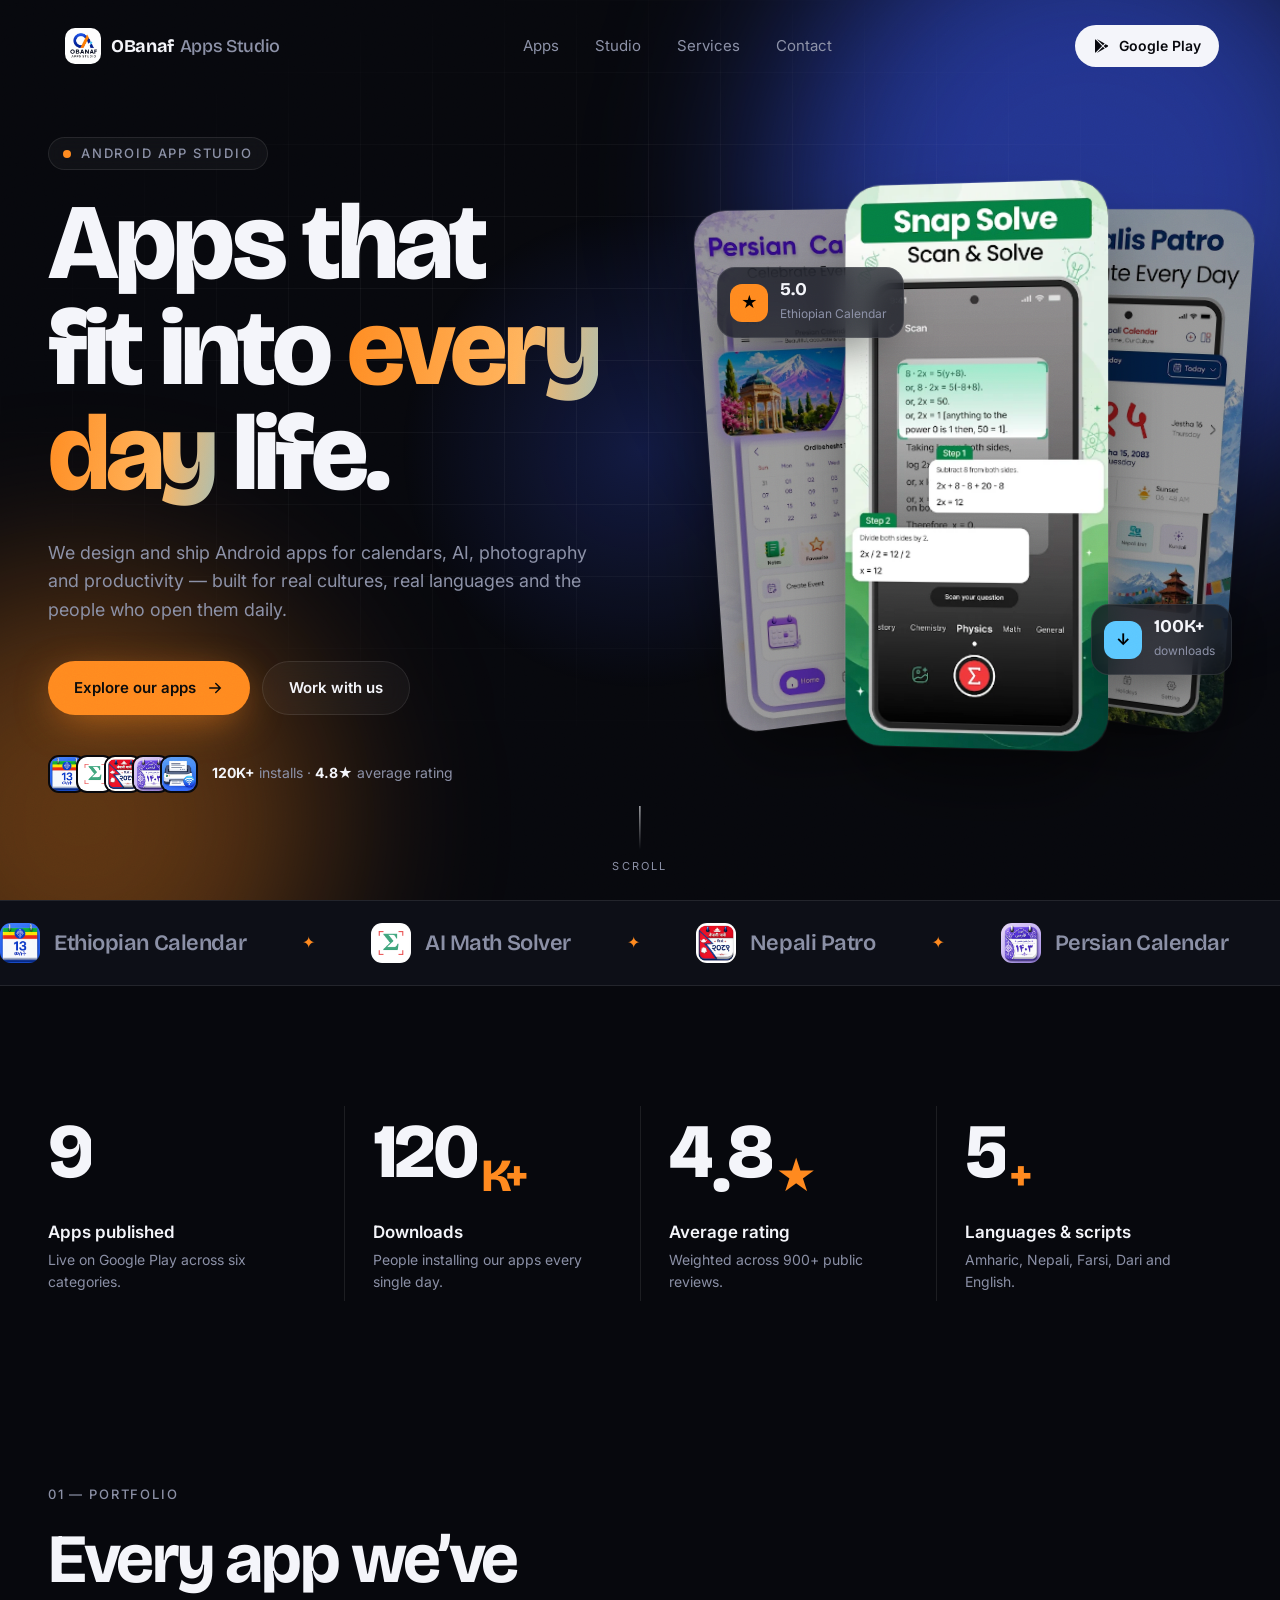
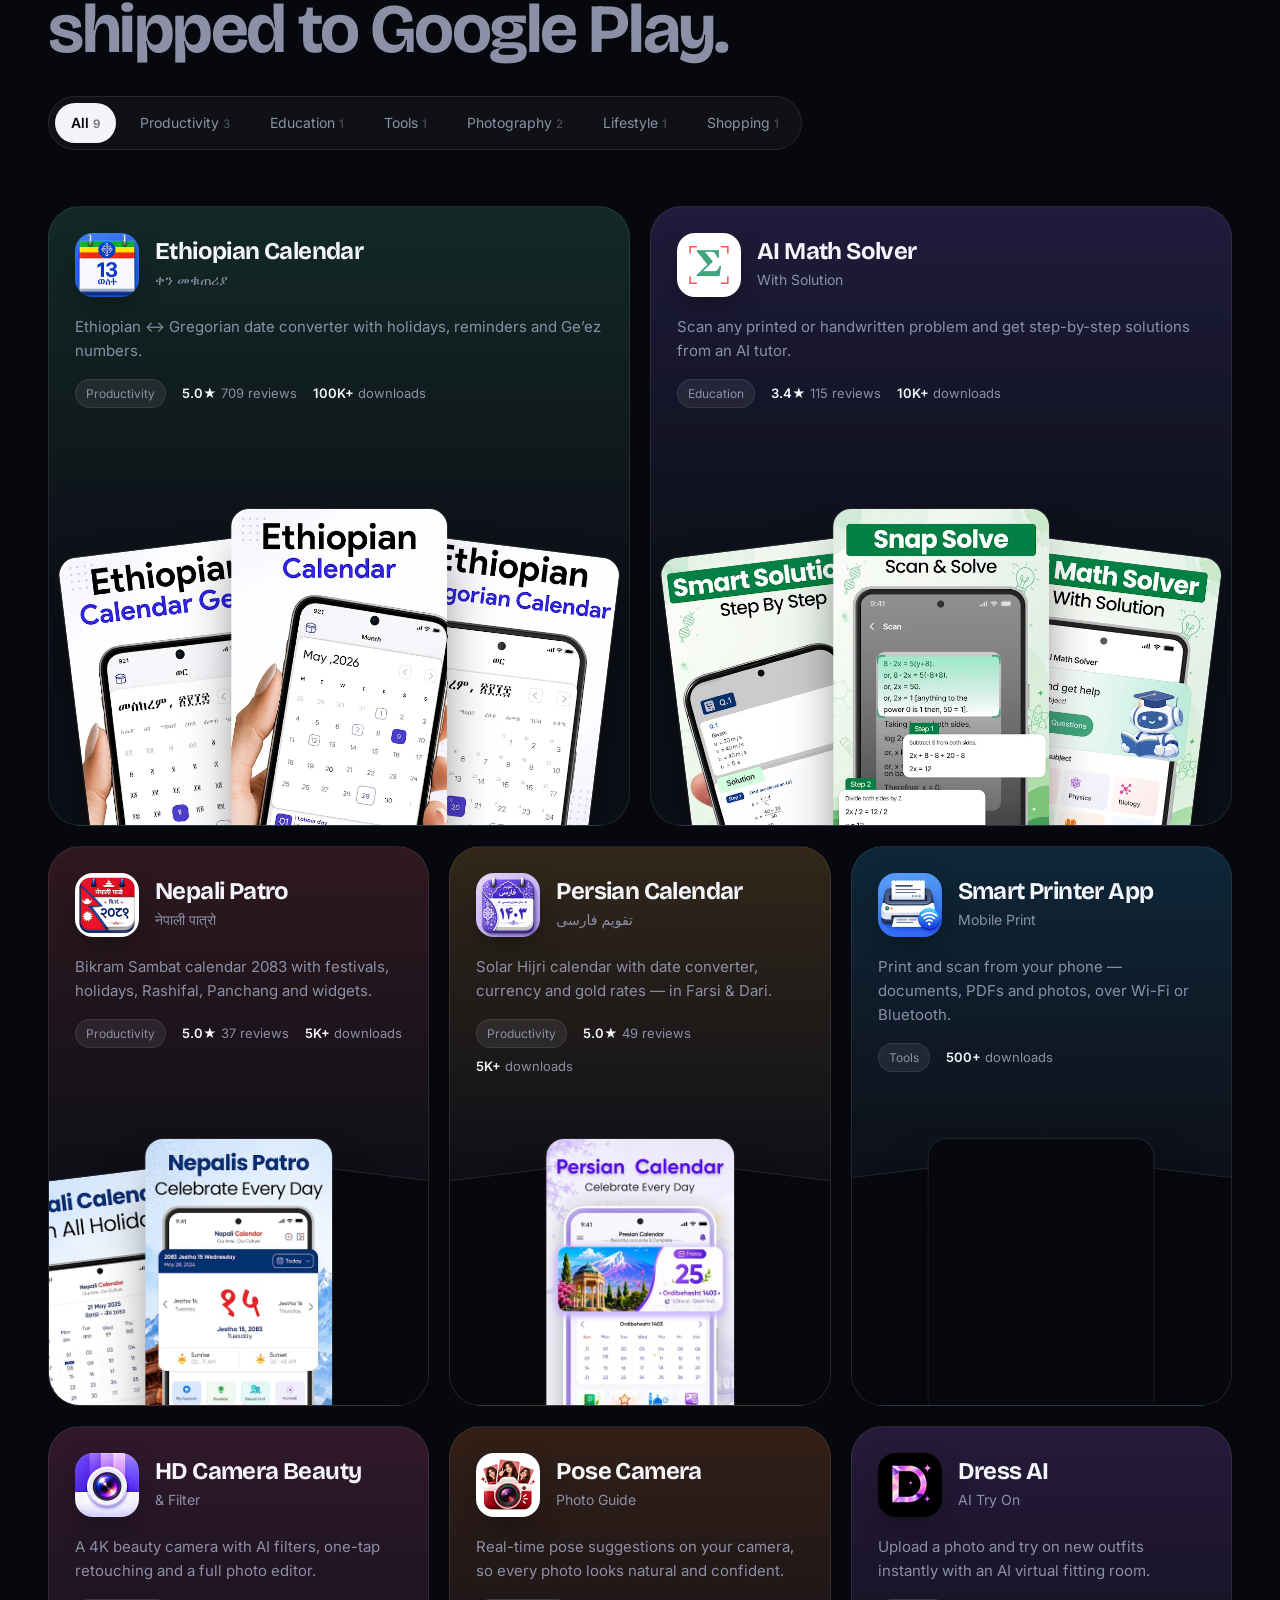
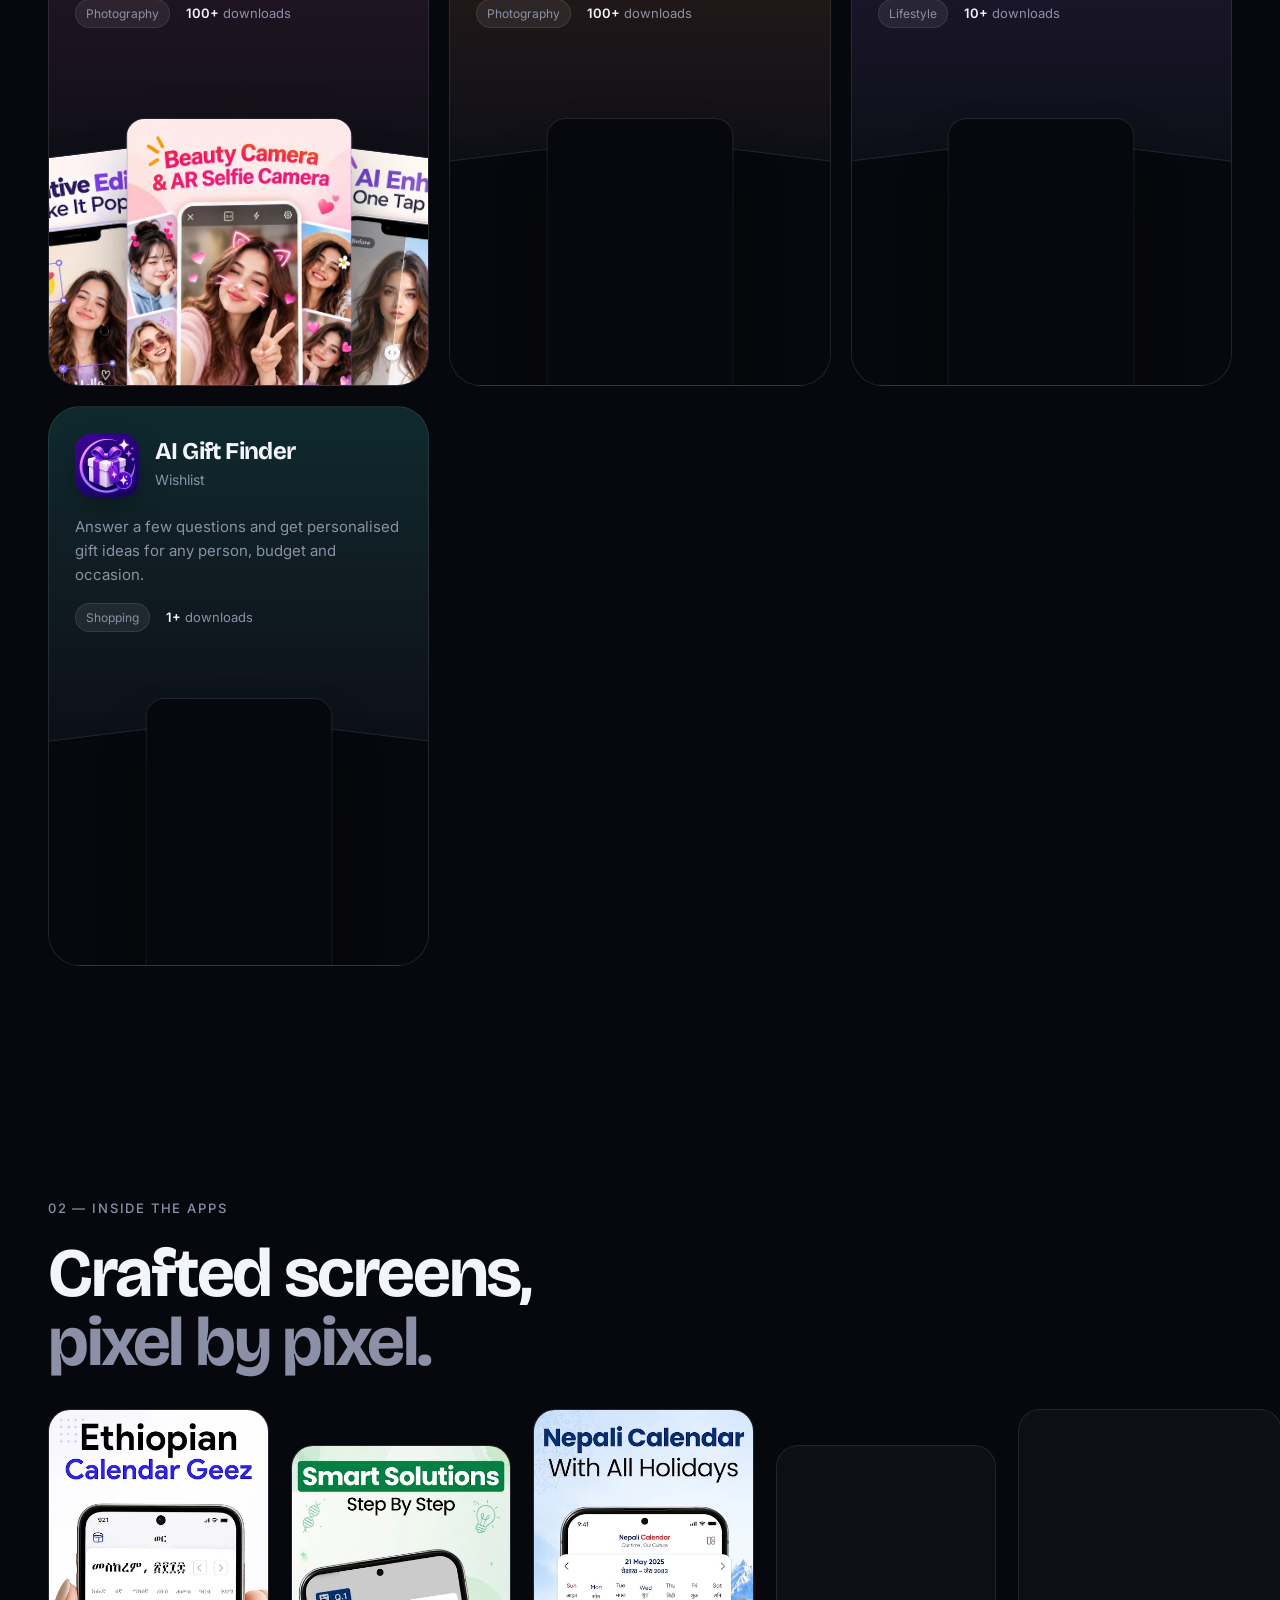
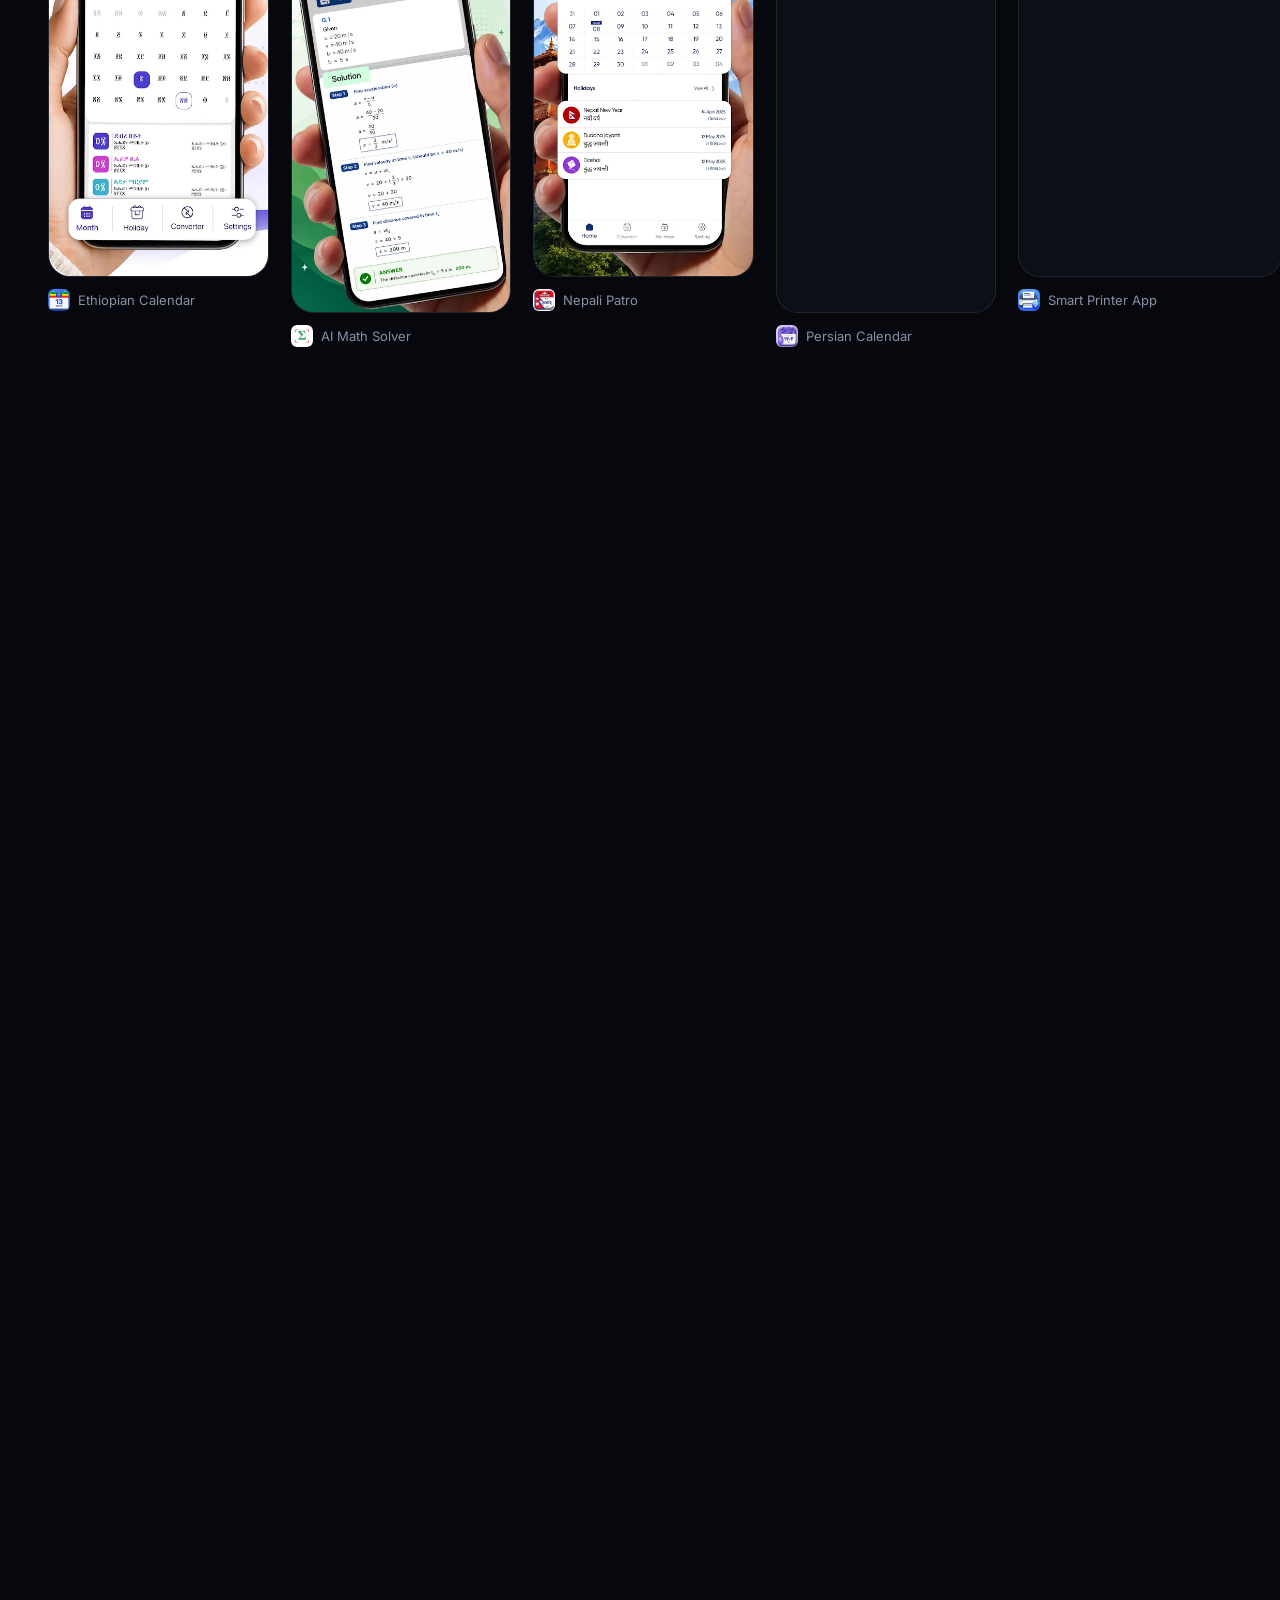
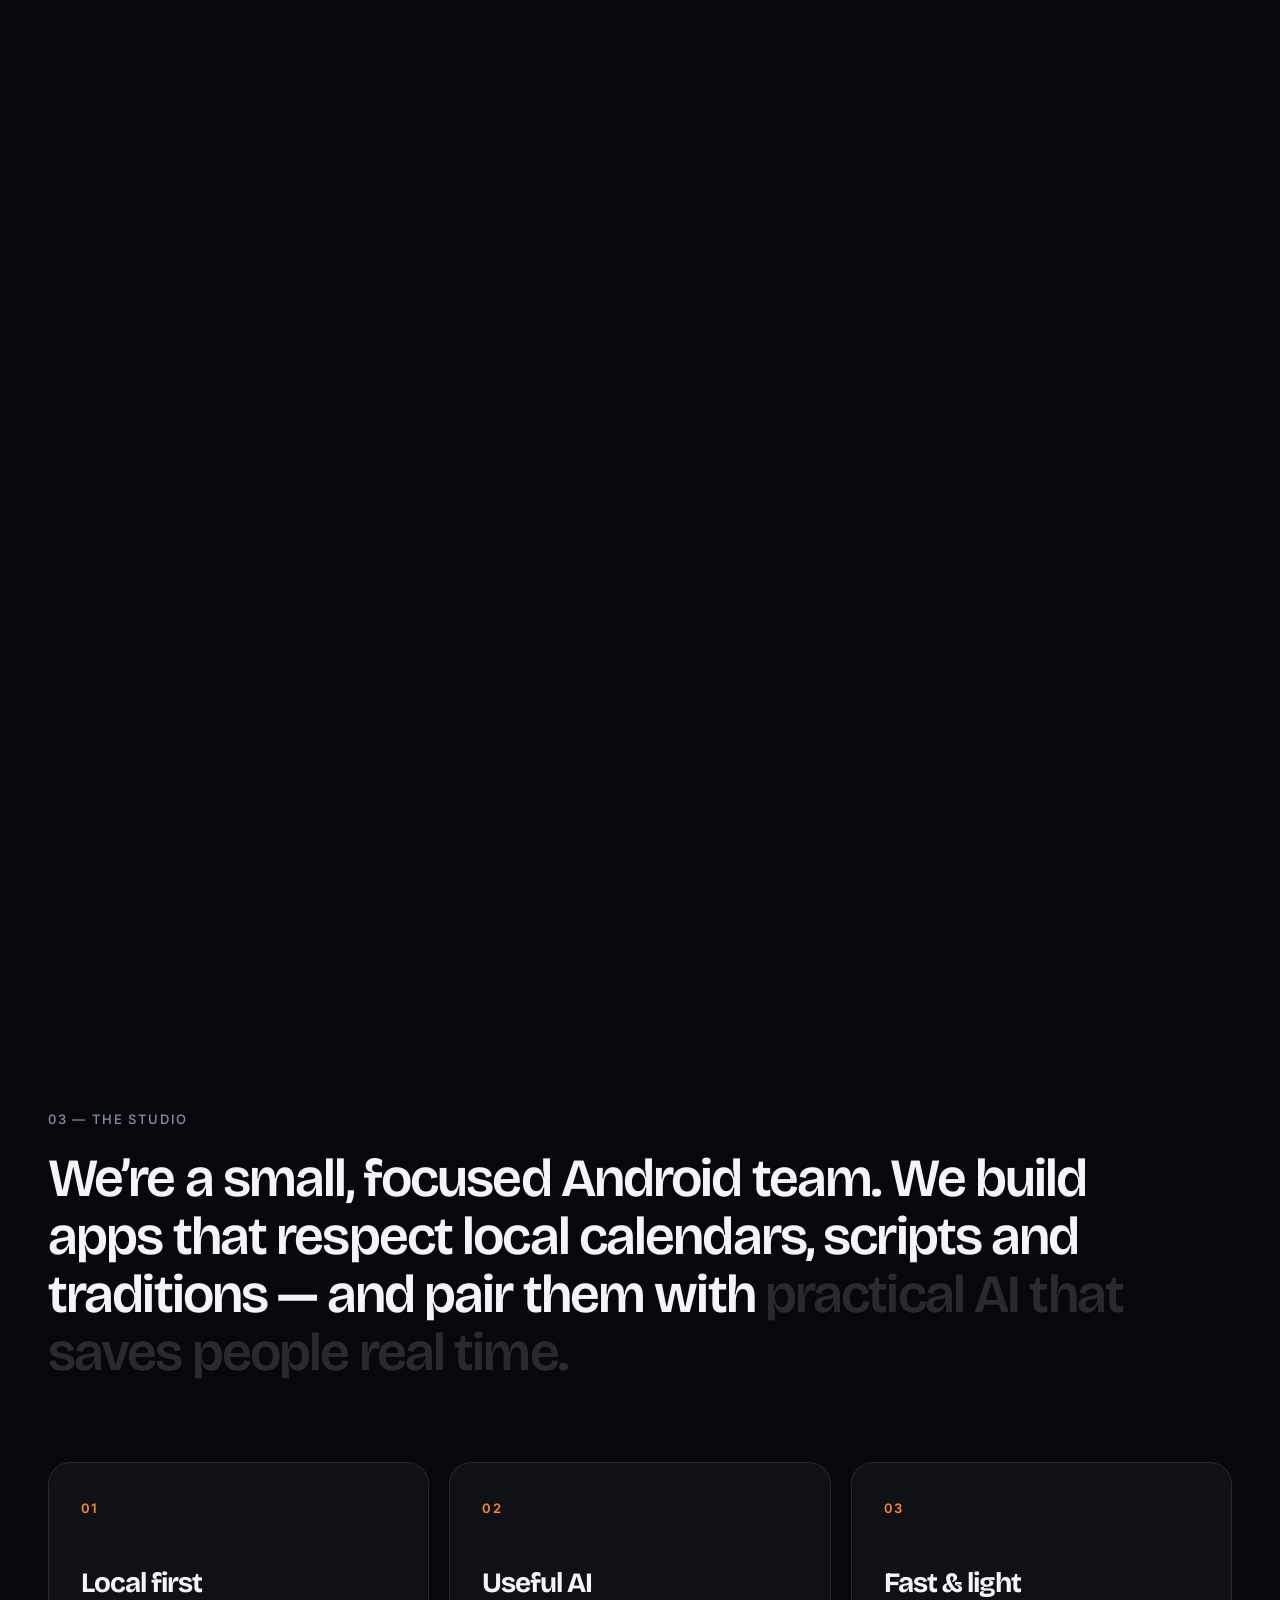
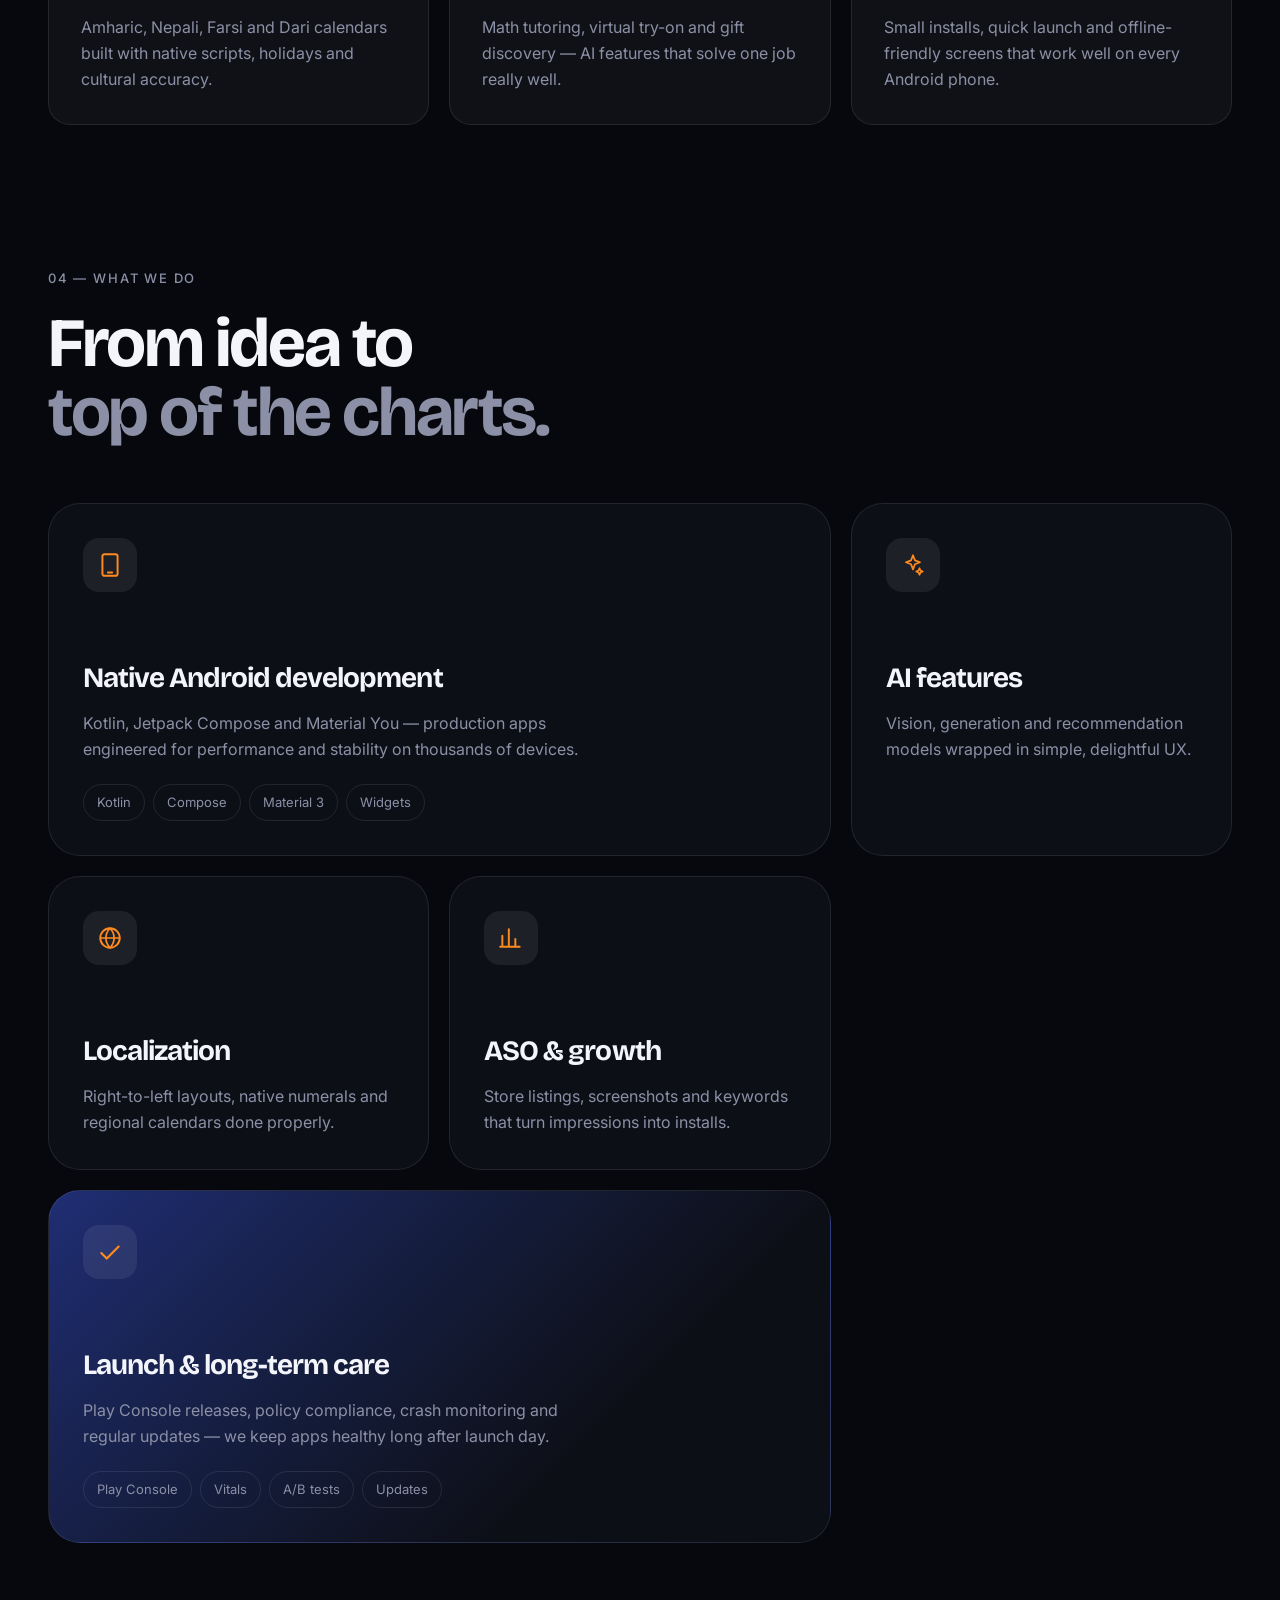
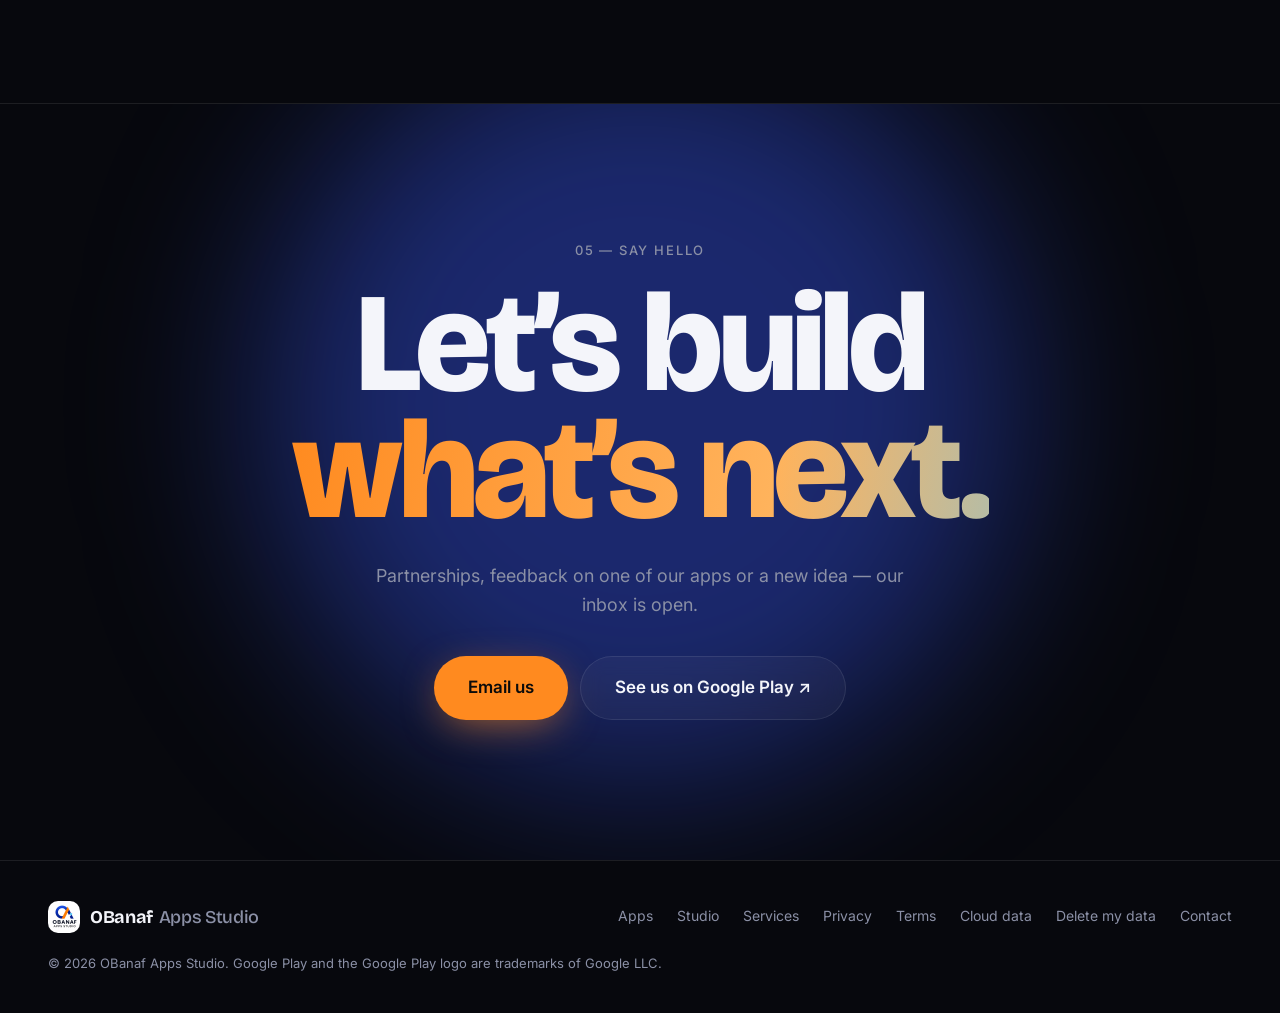
==== commit 03e755ff: "Add privacy policy, terms, cloud data declaration; fix screenshot cropping - privacy.html, terms.htm" ====
--- a/index.html
+++ b/index.html
@@ -200,7 +200,7 @@
     <div class="wrap footer-inner">
       <div class="brand"><img src="assets/img/logo.webp" alt="" width="32" height="32" loading="lazy"><span>OBanaf<em>Apps Studio</em></span></div>
       <nav aria-label="Footer">
-        <a href="#apps">Apps</a><a href="#studio">Studio</a><a href="#services">Services</a><a href="privacy.html">Privacy</a><a data-email>Contact</a>
+        <a href="#apps">Apps</a><a href="#studio">Studio</a><a href="#services">Services</a><a href="privacy.html">Privacy</a><a href="terms.html">Terms</a><a href="cloud-data.html">Cloud data</a><a href="cloud-data.html#delete">Delete my data</a><a data-email>Contact</a>
       </nav>
       <p class="copy">© <span id="year"></span> OBanaf Apps Studio. Google Play and the Google Play logo are trademarks of Google LLC.</p>
     </div>
--- a/assets/css/style.css
+++ b/assets/css/style.css
@@ -140,7 +140,7 @@
   box-shadow: 0 40px 80px -20px rgba(0, 0, 0, .7), 0 0 0 1px rgba(255, 255, 255, .1), inset 0 0 0 1px rgba(255,255,255,.06);
   transition: transform 1.1s var(--ease), opacity .8s, filter .8s;
 }
-.phone img { width: 100%; height: 100%; object-fit: cover; }
+.phone img { width: 100%; height: 100%; object-fit: cover; object-position: top; }
 .phone[data-pos="0"] { transform: translateX(0) translateZ(80px) rotateY(-8deg); z-index: 3; }
 .phone[data-pos="1"] { transform: translateX(150px) translateZ(-60px) rotateY(-22deg) rotateZ(4deg); z-index: 2; filter: brightness(.6); }
 .phone[data-pos="2"] { transform: translateX(-150px) translateZ(-60px) rotateY(18deg) rotateZ(-4deg); z-index: 2; filter: brightness(.6); }
@@ -215,14 +215,14 @@
 .card-icon { width: 64px; height: 64px; border-radius: 18px; flex: none; box-shadow: 0 10px 30px -10px rgba(0,0,0,.6); }
 .card-title { font: 700 24px/1.1 var(--font-display); letter-spacing: -.025em; margin: 0; }
 .card-sub { color: var(--muted); font-size: 14px; margin-top: 4px; }
-.card-tag { position: absolute; top: 22px; right: 22px; font-size: 12px; padding: 6px 12px; border-radius: 99px; background: var(--surface-2); border: 1px solid var(--line); color: var(--muted); }
+.card-tag { font-size: 12px; padding: 4px 10px; border-radius: 99px; background: var(--surface-2); border: 1px solid var(--line); color: var(--muted); }
 .card-desc { color: var(--muted); font-size: 15px; padding: 18px 26px 0; margin: 0; }
-.card-meta { display: flex; gap: 18px; padding: 16px 26px 0; font-size: 13px; color: var(--muted); }
+.card-meta { display: flex; flex-wrap: wrap; align-items: center; gap: 8px 16px; padding: 16px 26px 0; font-size: 13px; color: var(--muted); }
 .card-meta b { color: var(--text); font-weight: 600; }
 .card-shots { position: relative; flex: none; height: 300px; margin-top: auto; overflow: hidden; }
 .card.big .card-shots { height: 350px; }
 .card-shots img {
-  position: absolute; top: 34px; left: 50%; height: 400px; width: auto; aspect-ratio: 422 / 900; object-fit: cover; border-radius: 18px;
+  position: absolute; top: 34px; left: 50%; height: 400px; width: auto; border-radius: 18px;
   box-shadow: 0 30px 60px -20px rgba(0,0,0,.8), 0 0 0 1px rgba(255,255,255,.08); background: var(--bg);
   transition: transform .8s var(--ease);
 }
@@ -243,14 +243,14 @@
 
 /* ---------- showcase ---------- */
 .showcase { height: 340vh; margin-top: 140px; }
-.showcase-sticky { position: sticky; top: 0; height: 100svh; overflow: hidden; display: flex; flex-direction: column; justify-content: center; gap: 44px; }
+.showcase-sticky { position: sticky; top: 0; height: 100svh; overflow: hidden; display: flex; flex-direction: column; justify-content: center; gap: 32px; padding-top: 72px; }
 .showcase-head { display: flex; flex-direction: column; }
 .showcase-track { display: flex; gap: 22px; padding-left: var(--gutter); width: max-content; will-change: transform; }
-.sc-item { position: relative; flex: none; width: clamp(180px, 18vw, 240px); }
-.sc-item img { width: 100%; aspect-ratio: 422 / 900; object-fit: cover; border-radius: 22px; border: 1px solid var(--line); background: var(--bg-2); }
+.sc-item { position: relative; flex: none; margin: 0; }
+.sc-item > img { height: min(52svh, 500px); width: auto; border-radius: 22px; border: 1px solid var(--line); background: var(--bg-2); }
 .sc-item figcaption { display: flex; align-items: center; gap: 8px; margin-top: 12px; font-size: 13px; color: var(--muted); }
 .sc-item figcaption img { width: 22px; height: 22px; border-radius: 6px; aspect-ratio: 1; border: 0; }
-.sc-item:nth-child(even) { margin-top: 60px; }
+.sc-item:nth-child(even) { margin-top: 36px; }
 .showcase-progress { height: 2px; }
 .showcase-progress span { display: block; height: 100%; width: 100%; background: var(--grad); transform-origin: left; transform: scaleX(0); border-radius: 2px; }
 
@@ -374,7 +374,9 @@
   .showcase { height: auto; margin-top: 100px; }
   .showcase-sticky { position: relative; height: auto; }
   .showcase-track { width: auto; overflow-x: auto; scroll-snap-type: x mandatory; padding-right: var(--gutter); transform: none !important; scrollbar-width: none; }
-  .sc-item { width: 62vw; scroll-snap-align: center; }
+  .sc-item { scroll-snap-align: center; }
+  .sc-item > img { height: min(64svh, 460px); }
+  .card-shots img, .card.big .card-shots img { height: 360px; }
   .sc-item:nth-child(even) { margin-top: 0; }
   .showcase-progress { display: none; }
   .contact { padding: 100px 0; margin-top: 100px; }
@@ -390,3 +392,49 @@
   .reveal, .app-grid .card, .split .line > span { opacity: 1; transform: none; }
   .statement .w { opacity: 1; }
 }
+
+/* ---------- legal pages ---------- */
+.legal-hero { position: relative; padding: 150px 0 56px; overflow: hidden; isolation: isolate; border-bottom: 1px solid var(--line); }
+.legal-hero .orb-a { width: 520px; height: 520px; top: -260px; }
+.legal-hero h1 { font: 800 clamp(44px, 7vw, 96px)/.95 var(--font-display); letter-spacing: -.045em; margin: 0; }
+.legal-hero .lead { max-width: 680px; }
+.legal-meta { display: flex; flex-wrap: wrap; gap: 8px; margin-top: 28px; }
+.legal-meta span { font-size: 13px; padding: 7px 13px; border-radius: 99px; border: 1px solid var(--line); background: var(--surface); color: var(--muted); }
+.legal-tabs { display: flex; flex-wrap: wrap; gap: 8px; margin-top: 28px; }
+.legal-tabs a { height: 40px; display: inline-flex; align-items: center; padding: 0 16px; border-radius: 99px; border: 1px solid var(--line); font-size: 14px; color: var(--muted); transition: color .25s, border-color .25s; }
+.legal-tabs a:hover { color: var(--text); border-color: var(--text); }
+.legal-tabs a[aria-current="page"] { background: var(--text); color: var(--bg); border-color: var(--text); font-weight: 600; }
+.legal { display: grid; grid-template-columns: 240px minmax(0, 1fr); gap: 64px; padding-top: 56px; padding-bottom: 120px; }
+.toc { position: sticky; top: 100px; align-self: start; display: grid; gap: 2px; font-size: 14px; }
+.toc p { margin: 0 0 10px; font-size: 12px; letter-spacing: .14em; text-transform: uppercase; color: var(--muted); }
+.toc a { padding: 7px 12px; border-left: 2px solid var(--line); color: var(--muted); transition: color .2s, border-color .2s; }
+.toc a:hover, .toc a.active { color: var(--text); border-color: var(--accent); }
+.prose { max-width: 760px; }
+.prose section { scroll-margin-top: 96px; padding-bottom: 8px; }
+.prose h2 { font: 700 clamp(24px, 2.6vw, 30px)/1.15 var(--font-display); letter-spacing: -.025em; margin: 48px 0 14px; }
+.prose section:first-child h2 { margin-top: 0; }
+.prose h3 { font: 600 17px/1.3 var(--font-body); letter-spacing: 0; margin: 24px 0 8px; }
+.prose p, .prose li { color: var(--muted); }
+.prose li { margin: 6px 0; }
+.prose strong { color: var(--text); font-weight: 600; }
+.prose a { color: var(--accent); text-decoration: underline; text-underline-offset: 3px; }
+.callout { margin: 20px 0; padding: 20px 22px; border-radius: 18px; border: 1px solid color-mix(in srgb, var(--accent) 45%, transparent); background: color-mix(in srgb, var(--accent) 8%, transparent); }
+.callout p { margin: 0; color: var(--text); }
+.table-wrap { overflow-x: auto; margin: 16px 0; border: 1px solid var(--line); border-radius: 16px; }
+.prose table { width: 100%; border-collapse: collapse; font-size: 14px; min-width: 560px; }
+.prose th, .prose td { text-align: left; vertical-align: top; padding: 12px 14px; border-bottom: 1px solid var(--line); }
+.prose th { color: var(--text); font-weight: 600; background: var(--surface); }
+.prose td { color: var(--muted); }
+.prose tr:last-child td { border-bottom: 0; }
+.prose code { font-size: 13px; padding: 2px 6px; border-radius: 6px; background: var(--surface-2); color: var(--text); white-space: nowrap; display: inline-block; margin: 2px 0; }
+.app-list { display: grid; grid-template-columns: repeat(auto-fill, minmax(230px, 1fr)); gap: 8px; list-style: none; padding: 0; }
+.app-list li { display: flex; align-items: center; gap: 10px; margin: 0; padding: 10px 12px; border-radius: 14px; border: 1px solid var(--line); background: var(--surface); color: var(--text); font-size: 14px; }
+.app-list img { width: 28px; height: 28px; border-radius: 8px; }
+.sh-legal { display: flex; flex-wrap: wrap; gap: 6px 18px; padding: 0 36px 32px; font-size: 13px; color: var(--muted); }
+.sh-legal a:hover { color: var(--text); }
+@media (max-width: 900px) {
+  .legal { grid-template-columns: 1fr; gap: 24px; }
+  .toc { display: none; }
+  .legal-hero { padding-top: 120px; }
+  .sh-legal { padding: 0 20px 28px; }
+}
